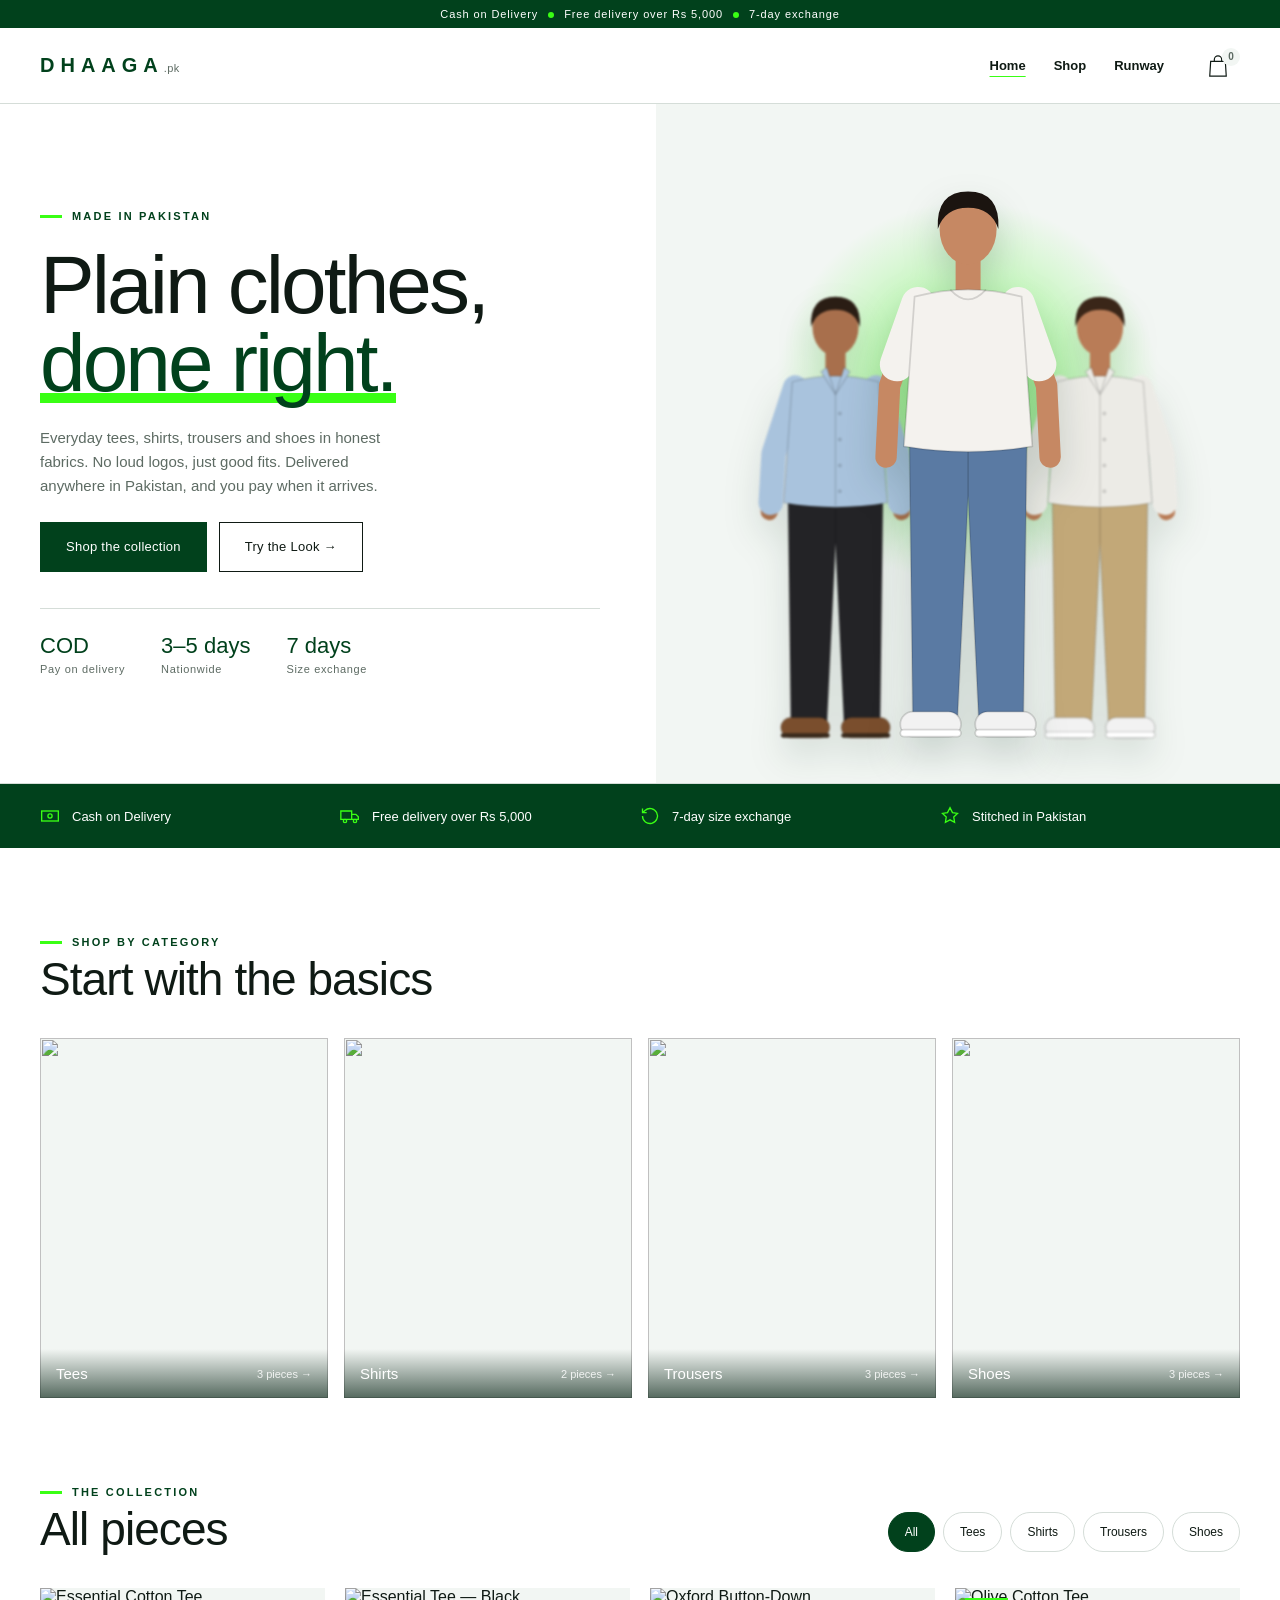
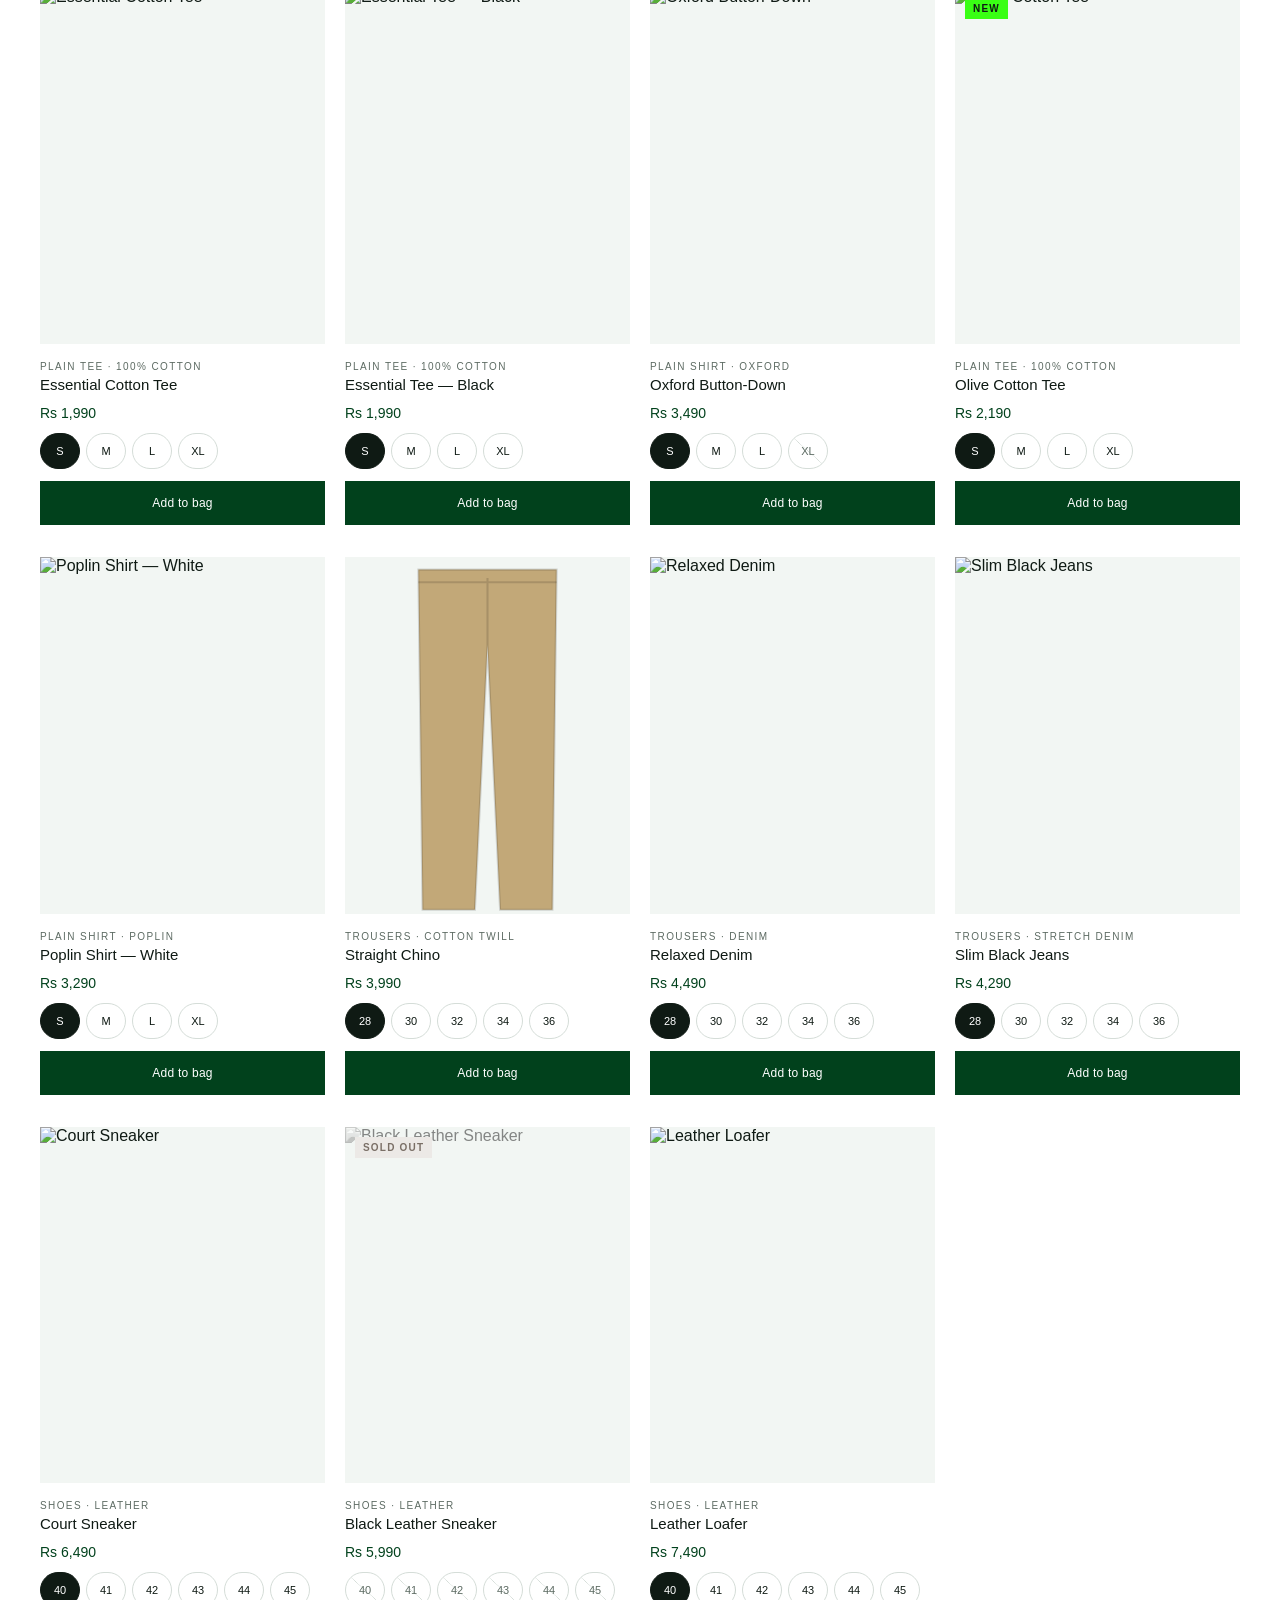
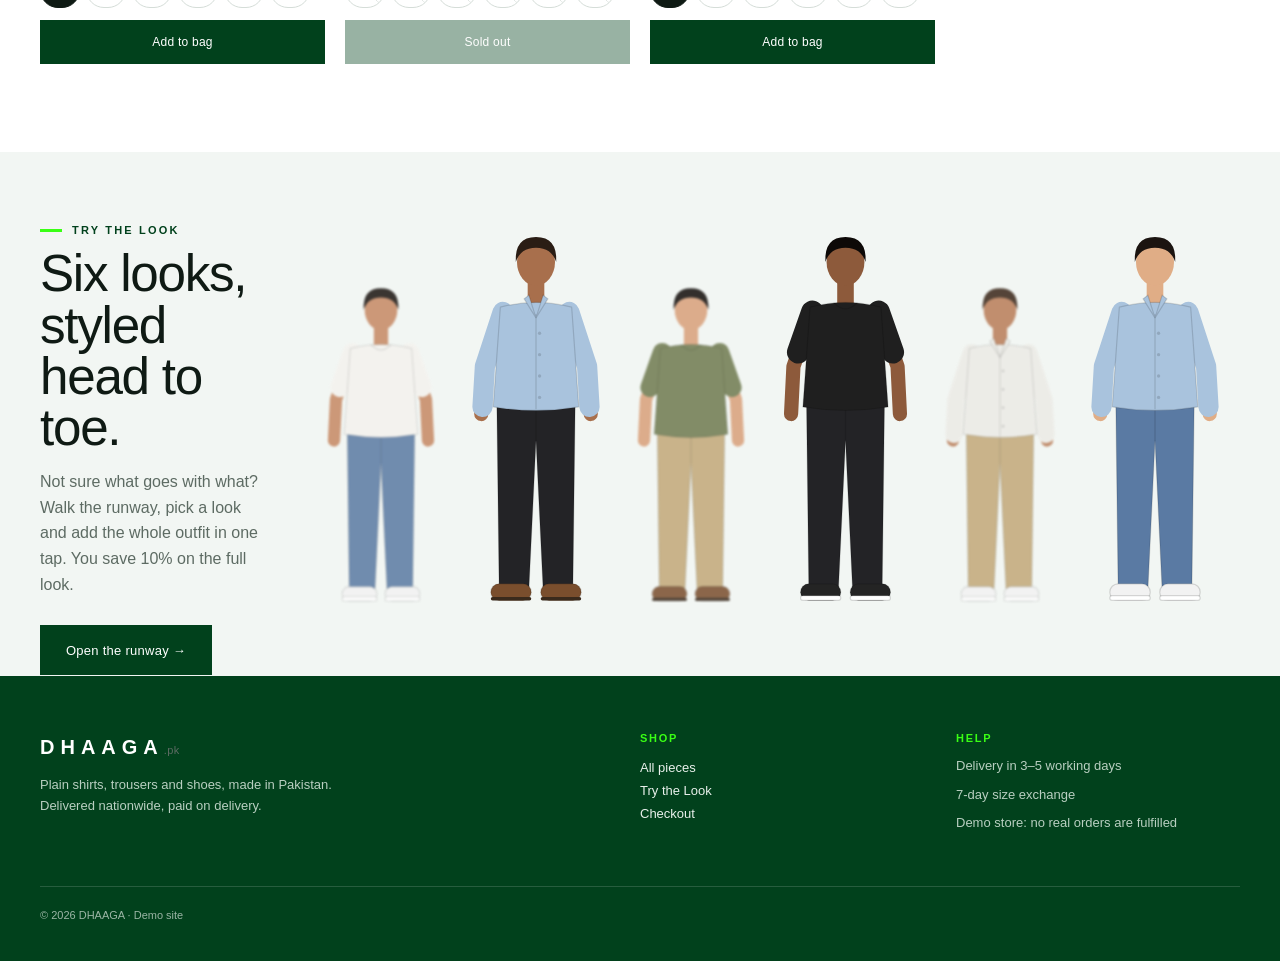
==== index.html @ 171ba32a "DHAAGA demo store: home, runway, COD checkout, admin stock and orders" ====
<!doctype html>
<html lang="en">
<head>
<meta charset="utf-8">
<meta name="viewport" content="width=device-width,initial-scale=1">
<meta name="theme-color" content="#01411C">
<title>DHAAGA — Plain clothes, made in Pakistan</title>
<meta name="description" content="Plain shirts, trousers and shoes, made in Pakistan. Cash on Delivery nationwide, free delivery over Rs 5,000.">
<link rel="stylesheet" href="site.css">
<style>
/* hero */
.hero{display:grid;grid-template-columns:1.05fr 1fr;min-height:min(680px,calc(100svh - 110px));border-bottom:1px solid var(--line)}
.hero__copy{display:flex;flex-direction:column;justify-content:center;gap:24px;padding:64px 56px 64px max(40px,calc((100vw - 1280px)/2 + 40px))}
.eyebrow{font-size:11px;letter-spacing:.2em;text-transform:uppercase;color:var(--green);font-weight:600;display:flex;align-items:center;gap:10px}
.eyebrow::before{content:"";width:22px;height:3px;background:var(--neon)}
.hero h1{position:relative;z-index:0;margin:0;font-weight:400;font-size:clamp(44px,6.4vw,92px);line-height:.95;letter-spacing:-.035em}
.hero h1 em{font-style:normal;color:var(--green);position:relative;white-space:nowrap}
.hero h1 em::after{content:"";position:absolute;left:0;right:0;bottom:.06em;height:.12em;background:var(--neon);z-index:-1}
.hero p{margin:0;max-width:44ch;font-size:15px;line-height:1.6;color:var(--muted)}
.hero__ctas{display:flex;gap:12px;flex-wrap:wrap}
.hero__stats{display:flex;gap:36px;margin-top:12px;padding-top:24px;border-top:1px solid var(--line)}
.hero__stats b{display:block;font-size:22px;font-weight:500;color:var(--green)}
.hero__stats span{font-size:11px;color:var(--muted);letter-spacing:.06em}
.hero__art{position:relative;background:var(--soft);overflow:hidden;display:flex;align-items:flex-end;justify-content:center;isolation:isolate}
.hero__art::before{content:"";position:absolute;width:62%;aspect-ratio:1;border-radius:50%;left:19%;top:14%;z-index:-1;
  background:radial-gradient(circle,color-mix(in srgb,var(--neon) 55%,transparent),color-mix(in srgb,var(--neon) 0%,transparent) 70%)}
.hero__art img{position:absolute;bottom:6%;height:78%;width:auto;filter:drop-shadow(0 18px 18px rgb(1 40 20/.18));animation:rise 1.4s var(--ease) backwards}
.hero__art img:nth-child(1){left:50%;transform:translateX(-50%);height:84%;z-index:2;animation-delay:.15s}
.hero__art img:nth-child(2){left:8%;height:68%;filter:blur(1.2px) drop-shadow(0 18px 18px rgb(1 40 20/.12));animation-delay:.3s}
.hero__art img:nth-child(3){right:8%;height:68%;filter:blur(1.2px) drop-shadow(0 18px 18px rgb(1 40 20/.12));animation-delay:.4s}
.hero__tag{position:absolute;top:24px;right:24px;z-index:3}
@keyframes rise{from{opacity:0;translate:0 40px}}

/* promise strip */
.strip{background:var(--green);color:#fff}
.strip .wrap{display:grid;grid-template-columns:repeat(4,1fr)}
.strip div div{padding:22px 0;font-size:13px;display:flex;align-items:center;gap:12px}
.strip svg{flex:0 0 auto;color:var(--neon)}

/* sections */
.sec{padding:88px 0}
.sec__head{display:flex;justify-content:space-between;align-items:flex-end;gap:24px;margin-bottom:36px;flex-wrap:wrap}
.sec__head h2{margin:8px 0 0;font-weight:400;font-size:clamp(30px,3.6vw,46px);letter-spacing:-.02em;line-height:1}

/* categories */
.cats{display:grid;grid-template-columns:repeat(4,1fr);gap:16px}
.cat{position:relative;display:block;aspect-ratio:4/5;overflow:hidden;background:var(--soft);border:0;padding:0;cursor:pointer;text-align:left}
.cat img{width:100%;height:100%;object-fit:cover;transition:transform 1.2s var(--ease)}
.cat:hover img{transform:scale(1.06)}
.cat span{position:absolute;left:0;bottom:0;right:0;padding:16px;display:flex;justify-content:space-between;align-items:center;background:linear-gradient(transparent,rgb(1 30 15/.65));color:#fff;font-size:15px}
.cat span b{font-weight:500}
.cat span i{font-style:normal;font-size:11px;opacity:.85}

/* shop grid */
.filters{display:flex;gap:8px;flex-wrap:wrap}
.filters button{min-height:40px;padding:0 16px;border:1px solid var(--line);border-radius:30px;background:#fff;font-size:12px;cursor:pointer;transition:border-color .3s,background .3s}
.filters button:hover{border-color:var(--ink)}
.filters button[aria-pressed="true"]{background:var(--green);border-color:var(--green);color:#fff}
.grid{display:grid;grid-template-columns:repeat(4,1fr);gap:32px 20px}
.card{display:flex;flex-direction:column;gap:12px;animation:rise .9s var(--ease) backwards}
.card__media{position:relative;aspect-ratio:4/5;overflow:hidden;background:var(--soft)}
.card__media img{width:100%;height:100%;object-fit:cover;transition:transform 1.2s var(--ease)}
.card:hover .card__media img{transform:scale(1.05)}
.card__media .chip{position:absolute;top:10px;left:10px}
.card.is-out .card__media img{filter:grayscale(1);opacity:.5}
.card__cat{font-size:10px;letter-spacing:.14em;text-transform:uppercase;color:var(--muted)}
.card h3{margin:2px 0 0;font-size:15px;font-weight:500}
.card__price{font-size:14px;color:var(--green);font-weight:500}
.sizes{display:flex;flex-wrap:wrap;gap:6px}
.sizes label{position:relative}
.sizes input{position:absolute;inset:0;opacity:0;margin:0;cursor:pointer}
.sizes span{display:inline-flex;align-items:center;justify-content:center;min-width:40px;min-height:36px;padding:0 10px;border:1px solid var(--line);border-radius:30px;font-size:11px;transition:background .25s,border-color .25s,color .25s}
.sizes label:hover span{border-color:var(--ink)}
.sizes input:checked+span{background:var(--ink);border-color:var(--ink);color:#fff}
.sizes input:focus-visible+span{outline:2px solid var(--green);outline-offset:2px}
.sizes input:disabled{cursor:default}
.sizes input:disabled+span{color:var(--muted);background:linear-gradient(to top right,transparent calc(50% - .5px),var(--line) 50%,transparent calc(50% + .5px))}
.card .btn{min-height:44px;font-size:12px}

/* runway promo */
.promo{background:var(--soft);overflow:hidden}
.promo .wrap{display:grid;grid-template-columns:1fr 1.3fr;gap:40px;align-items:center;padding-top:72px;padding-bottom:0}
.promo h2{margin:12px 0 16px;font-weight:400;font-size:clamp(32px,4vw,54px);letter-spacing:-.025em;line-height:1}
.promo p{color:var(--muted);line-height:1.6;max-width:40ch;margin:0 0 28px}
.promo__line{display:flex;align-items:flex-end;justify-content:center;height:380px;padding-bottom:0;margin-bottom:72px}
.promo__line img{height:100%;width:auto;margin:0 -22px}
.promo__line img:nth-child(odd){height:86%;filter:blur(.8px);opacity:.85}

@media (max-width:1099px){
  .grid{grid-template-columns:repeat(3,1fr)}
  .hero__copy{padding:48px 32px}
}
@media (max-width:749px){
  .hero{grid-template-columns:1fr;min-height:0}
  .hero__copy{padding:40px 20px 32px;gap:18px}
  .hero__art{height:380px;order:-1}
  .hero__stats{gap:24px}
  .strip .wrap{grid-template-columns:1fr 1fr;column-gap:16px}
  .strip div div{padding:14px 0;font-size:12px}
  .sec{padding:56px 0}
  .sec__head{margin-bottom:24px}
  .cats{grid-template-columns:1fr 1fr;gap:10px}
  .grid{grid-template-columns:1fr 1fr;gap:28px 12px}
  .card h3{font-size:13px}
  .sizes span{min-width:34px;min-height:34px;padding:0 8px}
  .filters{overflow-x:auto;flex-wrap:nowrap;margin:0 -20px;padding:0 20px;scrollbar-width:none;width:calc(100% + 40px)}
  .filters button{flex:0 0 auto}
  .promo .wrap{grid-template-columns:1fr;padding-top:48px}
  .promo__line{height:260px;margin-bottom:0}
  .promo__line img{margin:0 -18px}
}
</style>
</head>
<body>
<div id="site-top"></div>

<main>
  <section class="hero">
    <div class="hero__copy">
      <span class="eyebrow">Made in Pakistan</span>
      <h1>Plain clothes,<br><em>done right.</em></h1>
      <p>Everyday tees, shirts, trousers and shoes in honest fabrics. No loud logos, just good fits. Delivered anywhere in Pakistan, and you pay when it arrives.</p>
      <div class="hero__ctas">
        <a class="btn" href="#shop">Shop the collection</a>
        <a class="btn btn--ghost" href="runway.html">Try the Look →</a>
      </div>
      <div class="hero__stats">
        <div><b>COD</b><span>Pay on delivery</span></div>
        <div><b>3–5 days</b><span>Nationwide</span></div>
        <div><b>7 days</b><span>Size exchange</span></div>
      </div>
    </div>
    <div class="hero__art" aria-hidden="true"></div>
  </section>

  <section class="strip" aria-label="Our promises">
    <div class="wrap">
      <div><svg width="20" height="20" viewBox="0 0 24 24" fill="none" stroke="currentColor" stroke-width="1.6"><rect x="2" y="6" width="20" height="12"/><circle cx="12" cy="12" r="2.5"/></svg>Cash on Delivery</div>
      <div><svg width="20" height="20" viewBox="0 0 24 24" fill="none" stroke="currentColor" stroke-width="1.6"><path d="M1 6h13v10H1zM14 10h5l3 3v3h-8"/><circle cx="6" cy="18" r="2"/><circle cx="18" cy="18" r="2"/></svg>Free delivery over Rs 5,000</div>
      <div><svg width="20" height="20" viewBox="0 0 24 24" fill="none" stroke="currentColor" stroke-width="1.6"><path d="M3 12a9 9 0 1 0 3-6.7L3 8M3 3v5h5"/></svg>7-day size exchange</div>
      <div><svg width="20" height="20" viewBox="0 0 24 24" fill="none" stroke="currentColor" stroke-width="1.6"><path d="M12 2l3 6 6 .9-4.5 4.3 1 6.3L12 16.6 6.5 19.5l1-6.3L3 8.9 9 8z"/></svg>Stitched in Pakistan</div>
    </div>
  </section>

  <section class="sec" aria-labelledby="cats-title">
    <div class="wrap">
      <div class="sec__head"><div><span class="eyebrow">Shop by category</span><h2 id="cats-title">Start with the basics</h2></div></div>
      <div class="cats"></div>
    </div>
  </section>

  <section class="sec" id="shop" aria-labelledby="shop-title" style="padding-top:0">
    <div class="wrap">
      <div class="sec__head">
        <div><span class="eyebrow">The collection</span><h2 id="shop-title">All pieces</h2></div>
        <div class="filters" role="group" aria-label="Filter by category"></div>
      </div>
      <div class="grid"></div>
    </div>
  </section>

  <section class="promo" aria-labelledby="promo-title">
    <div class="wrap">
      <div>
        <span class="eyebrow">Try the Look</span>
        <h2 id="promo-title">Six looks, styled head to toe.</h2>
        <p>Not sure what goes with what? Walk the runway, pick a look and add the whole outfit in one tap. You save 10% on the full look.</p>
        <a class="btn" href="runway.html">Open the runway →</a>
      </div>
      <div class="promo__line" aria-hidden="true"></div>
    </div>
  </section>
</main>

<div id="site-foot"></div>

<script src="store.js"></script>
<script>
(() => {
'use strict';
const {P, LOOKS, fmt, esc} = Store;
const $ = (s, r = document) => r.querySelector(s);
Store.mountChrome('home');

$('.hero__art').innerHTML = [0, 1, 4].map(i => `<img src="${LOOKS[i].img}" alt="">`).join('');
$('.promo__line').innerHTML = LOOKS.map(L => `<img src="${L.img}" alt="">`).join('');

const GROUPS = ['Tees', 'Shirts', 'Trousers', 'Shoes'], all = Object.values(P);
$('.cats').innerHTML = GROUPS.map(g => { const items = all.filter(p => p.group === g), cover = items.find(p => !p.img.startsWith('data:')) || items[0];
  return `<button class="cat" data-filter="${g}"><img src="${cover.img}" alt="" loading="lazy"><span><b>${g}</b><i>${items.length} pieces →</i></span></button>`; }).join('');
$('.filters').innerHTML = ['All', ...GROUPS].map(g => `<button data-filter="${g}" aria-pressed="${g === 'All'}">${g}</button>`).join('');

let filter = 'All';
const picked = {}; // pid -> chosen size, survives re-renders
function renderGrid() {
  const list = all.filter(p => filter === 'All' || p.group === filter);
  $('.grid').innerHTML = list.map((p, i) => {
    const out = !Store.available(p.id), inStock = s => Store.qty(p.id, s) > 0;
    if (!picked[p.id] || !inStock(picked[p.id])) picked[p.id] = p.sizes.find(inStock);
    const badge = out ? '<span class="chip chip--out">Sold out</span>' : p.isNew ? '<span class="chip chip--neon">New</span>' : '';
    return `<article class="card${out ? ' is-out' : ''}" data-pid="${p.id}" style="animation-delay:${Math.min(i, 8) * 50}ms">
      <div class="card__media"><img src="${p.img}" alt="${esc(p.name)}" loading="lazy">${badge}</div>
      <div><span class="card__cat">${esc(p.cat)}</span><h3>${esc(p.name)}</h3></div>
      <span class="card__price">${fmt(p.price)}</span>
      <fieldset class="sizes" style="border:0;padding:0;margin:0"><legend class="sr">${p.legend} for ${esc(p.name)}</legend>${p.sizes.map(s =>
        `<label><input type="radio" name="s-${p.id}" value="${s}"${s === picked[p.id] ? ' checked' : ''}${inStock(s) ? '' : ' disabled'}><span>${s}</span></label>`).join('')}</fieldset>
      <button class="btn" data-add${out ? ' disabled' : ''}>${out ? 'Sold out' : 'Add to bag'}</button></article>`;
  }).join('');
}
function setFilter(g, scroll) {
  filter = g; document.querySelectorAll('.filters button').forEach(b => b.setAttribute('aria-pressed', b.dataset.filter === g));
  renderGrid(); if (scroll) $('#shop').scrollIntoView({behavior: matchMedia('(prefers-reduced-motion: reduce)').matches ? 'auto' : 'smooth'});
}
document.addEventListener('click', e => {
  const f = e.target.closest('[data-filter]'); if (f) return setFilter(f.dataset.filter, f.classList.contains('cat'));
  const add = e.target.closest('[data-add]'); if (!add) return;
  const pid = add.closest('.card').dataset.pid, size = picked[pid];
  if (!size) return;
  const failed = Store.addToBag([{pid, size}]);
  Store.toast(failed.length ? `Sorry, no more ${P[pid].name} in ${size}` : `${P[pid].name} (${size}) added to your bag`);
});
document.addEventListener('change', e => { const c = e.target.closest('.card'); if (c && e.target.name) picked[c.dataset.pid] = e.target.value; });
addEventListener('storage', renderGrid); // stock edited in admin (another tab)
renderGrid();
})();
</script>
</body>
</html>
---- site.css ----
/* DHAAGA shared theme: white base, Pakistan green for weight, neon green only as a small accent */
*{box-sizing:border-box}
:root{color-scheme:light;
  --ink:#0f1a14;--muted:#5d6b63;--line:#d5ddd8;--soft:#f2f6f3;
  --green:#01411C;--neon:#39FF14;
  --text:var(--ink);--accent:var(--green);
  --ease:cubic-bezier(.16,1,.3,1);--spring:cubic-bezier(.34,1.56,.64,1);--sheet:cubic-bezier(.32,.72,0,1);--bounce:cubic-bezier(.2,1.6,.4,1)}
html,body{margin:0;padding:0;max-width:100%;font-family:Helvetica,Arial,sans-serif;color:var(--ink);background:#fff}
body{overflow-x:hidden}
button,input,select,textarea{font:inherit;color:inherit}
a{color:inherit;text-decoration:none}
button,a{-webkit-tap-highlight-color:transparent}
button:focus-visible,a:focus-visible,input:focus-visible,select:focus-visible,textarea:focus-visible{outline:2px solid var(--green);outline-offset:3px}
[hidden]{display:none!important}
.wrap{max-width:1280px;margin:0 auto;padding:0 40px}
.sr{position:absolute;width:1px;height:1px;overflow:hidden;clip:rect(0,0,0,0);white-space:nowrap}

/* buttons */
.btn{display:inline-flex;align-items:center;justify-content:center;gap:10px;min-height:50px;padding:0 26px;border:0;border-radius:0;background:var(--green);color:#fff;
  font-size:13px;font-weight:500;letter-spacing:.02em;cursor:pointer;transition:transform .45s var(--ease),box-shadow .45s var(--ease),background .3s}
.btn:hover{transform:translateY(-2px);box-shadow:inset 0 -3px 0 var(--neon),0 14px 28px -18px var(--green)}
.btn:active{transform:scale(.985)}
.btn--ghost{background:transparent;color:var(--ink);box-shadow:inset 0 0 0 1px var(--ink)}
.btn--ghost:hover{box-shadow:inset 0 0 0 1px var(--ink),inset 0 -3px 0 var(--neon)}
.btn--block{width:100%}
.btn:disabled{opacity:.4;cursor:default;transform:none;box-shadow:none}

/* header */
.topbar{background:var(--green);color:#fff;font-size:11px;letter-spacing:.08em;text-align:center;padding:8px 16px}
.topbar i{display:inline-block;width:6px;height:6px;border-radius:50%;background:var(--neon);margin:0 10px;vertical-align:middle}
.site-header{height:76px;padding:0 40px;display:flex;align-items:center;gap:32px;border-bottom:1px solid var(--line);background:#fff;position:relative;z-index:50}
.brand{margin-right:auto;font-weight:700;font-size:20px;letter-spacing:.3em;color:var(--green)}
.brand small{font-weight:400;letter-spacing:.04em;color:var(--muted);font-size:11px}
.site-header nav{display:flex;gap:28px;font-size:13px;font-weight:600}
.site-header nav a{padding:12px 0;text-underline-offset:6px;text-decoration-thickness:3px}
.site-header nav a:hover{text-decoration:underline;text-decoration-color:var(--line)}
.site-header nav a[aria-current]{text-decoration:underline;text-decoration-color:var(--neon)}
#open-bag{position:relative;display:flex;align-items:center;justify-content:center;background:none;border:0;min-width:44px;min-height:44px;cursor:pointer}
#open-bag [data-cart-count]{position:absolute;top:4px;right:0;min-width:18px;height:18px;padding:0 5px;border-radius:9px;background:var(--neon);color:var(--ink);font-size:10px;font-weight:700;display:grid;place-items:center}
#open-bag [data-cart-count="0"]{background:var(--soft);color:var(--muted)}

/* footer */
.site-foot{background:var(--green);color:#e8f0eb;padding:56px 0 28px;font-size:13px}
.site-foot .wrap{display:grid;grid-template-columns:2fr 1fr 1fr;gap:32px}
.site-foot .brand{color:#fff;display:inline-block;margin-bottom:12px}
.site-foot p{margin:0 0 8px;line-height:1.6;color:#b9cfc1}
.site-foot h4{margin:0 0 12px;font-size:11px;letter-spacing:.16em;text-transform:uppercase;color:var(--neon);font-weight:600}
.site-foot a{display:block;padding:4px 0}
.site-foot a:hover{text-decoration:underline}
.site-foot .legal{grid-column:1/-1;border-top:1px solid rgb(255 255 255/.15);padding-top:20px;margin-top:12px;font-size:11px;color:#9bb5a5}

/* bag dialog */
#bag-dialog{border:0;background:#fff;color:var(--ink);padding:24px;width:min(560px,100vw - 32px);max-height:85dvh;overflow:auto;border-top:4px solid var(--neon)}
#bag-dialog::backdrop{background:rgb(1 25 12/.45);backdrop-filter:blur(4px)}
.bag-heading{display:flex;justify-content:space-between;align-items:center;gap:20px}
.bag-heading h2{margin:0;font-size:25px;font-weight:400}
#close-bag{font-size:28px;width:44px;height:44px;border:0;background:none;cursor:pointer}
.bag-note{font-size:12px;color:var(--muted);line-height:1.5}
.bag-row{display:grid;grid-template-columns:60px 1fr auto;gap:16px;align-items:center;padding:16px 0;border-bottom:1px solid var(--line)}
.bag-row img{width:60px;height:75px;object-fit:cover;background:var(--soft)}
.bag-row h3{margin:0 0 6px;font-size:14px;font-weight:500}
.bag-row p{margin:0;font-size:12px;color:var(--muted)}
.qty{display:inline-flex;align-items:center;border:1px solid var(--line);margin-top:8px}
.qty button{width:32px;height:32px;border:0;background:none;cursor:pointer;font-size:16px}
.qty button:disabled{opacity:.3;cursor:default}
.qty span{min-width:24px;text-align:center;font-size:12px}
.bag-remove{font-size:20px;padding:12px;border:0;background:none;cursor:pointer;color:var(--muted)}
.bag-sum{display:flex;justify-content:space-between;font-size:13px;padding:6px 0;margin:0}
.bag-sum.total{font-size:16px;font-weight:600;padding-top:12px}
#bag-dialog .btn{margin-top:16px}

/* toast */
#bag-status{position:fixed;bottom:24px;left:50%;transform:translateX(-50%);background:var(--green);color:#fff;padding:12px 20px;font-size:12px;z-index:2147483002;
  opacity:0;transition:opacity .25s;pointer-events:none;box-shadow:inset 3px 0 0 var(--neon);max-width:calc(100vw - 32px)}
#bag-status.is-on{opacity:1}

/* forms */
.field{display:flex;flex-direction:column;gap:6px;margin-bottom:16px}
.field label{font-size:11px;letter-spacing:.12em;text-transform:uppercase;color:var(--muted)}
.field input,.field select,.field textarea{width:100%;min-height:48px;padding:12px 14px;border:1px solid var(--line);border-radius:0;background:#fff;font-size:15px}
.field textarea{min-height:90px;resize:vertical}
.field input:focus,.field select:focus,.field textarea:focus{border-color:var(--green);outline:0;box-shadow:inset 0 -2px 0 var(--neon)}
.field .err{font-size:12px;color:#b3261e;min-height:0}
.field.is-bad input,.field.is-bad select,.field.is-bad textarea{border-color:#b3261e}

/* chips */
.chip{display:inline-flex;align-items:center;gap:6px;font-size:10px;font-weight:600;letter-spacing:.12em;text-transform:uppercase;padding:5px 8px;background:var(--soft);color:var(--ink)}
.chip--neon{background:var(--neon);color:var(--ink)}
.chip--green{background:var(--green);color:#fff}
.chip--out{background:#ece9e6;color:#7a6f66}

@media (max-width:749px){
  .wrap{padding:0 20px}
  .site-header{height:60px;padding:0 20px;gap:18px}
  .brand{font-size:16px;letter-spacing:.24em}
  .site-header nav{gap:14px;font-size:11px}
  .site-header nav a.nav-hide{display:none}
  .topbar i{margin:0 6px}
  .site-foot .wrap{grid-template-columns:1fr 1fr}
  .site-foot .wrap>div:first-child{grid-column:1/-1}
}
@media (prefers-reduced-motion:reduce){*,*::before,*::after{animation:none!important;transition:none!important;scroll-behavior:auto!important}}
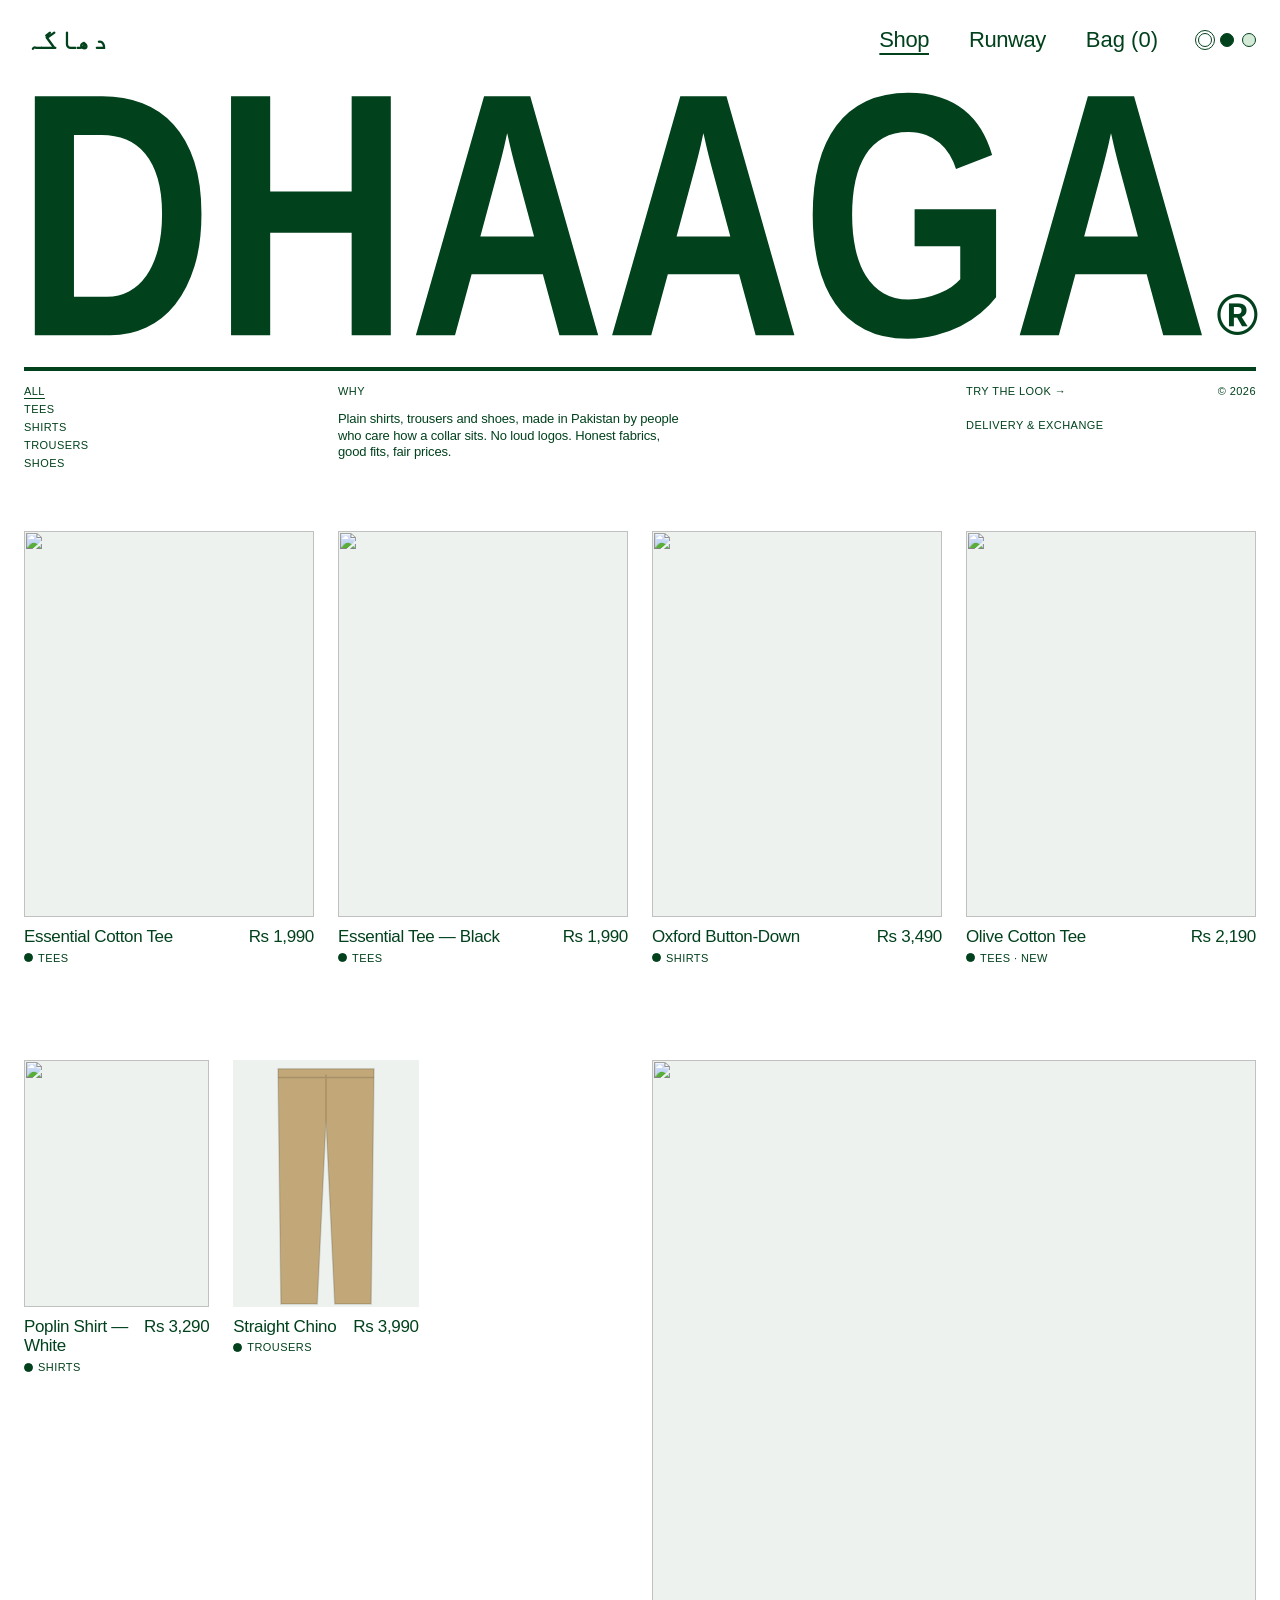
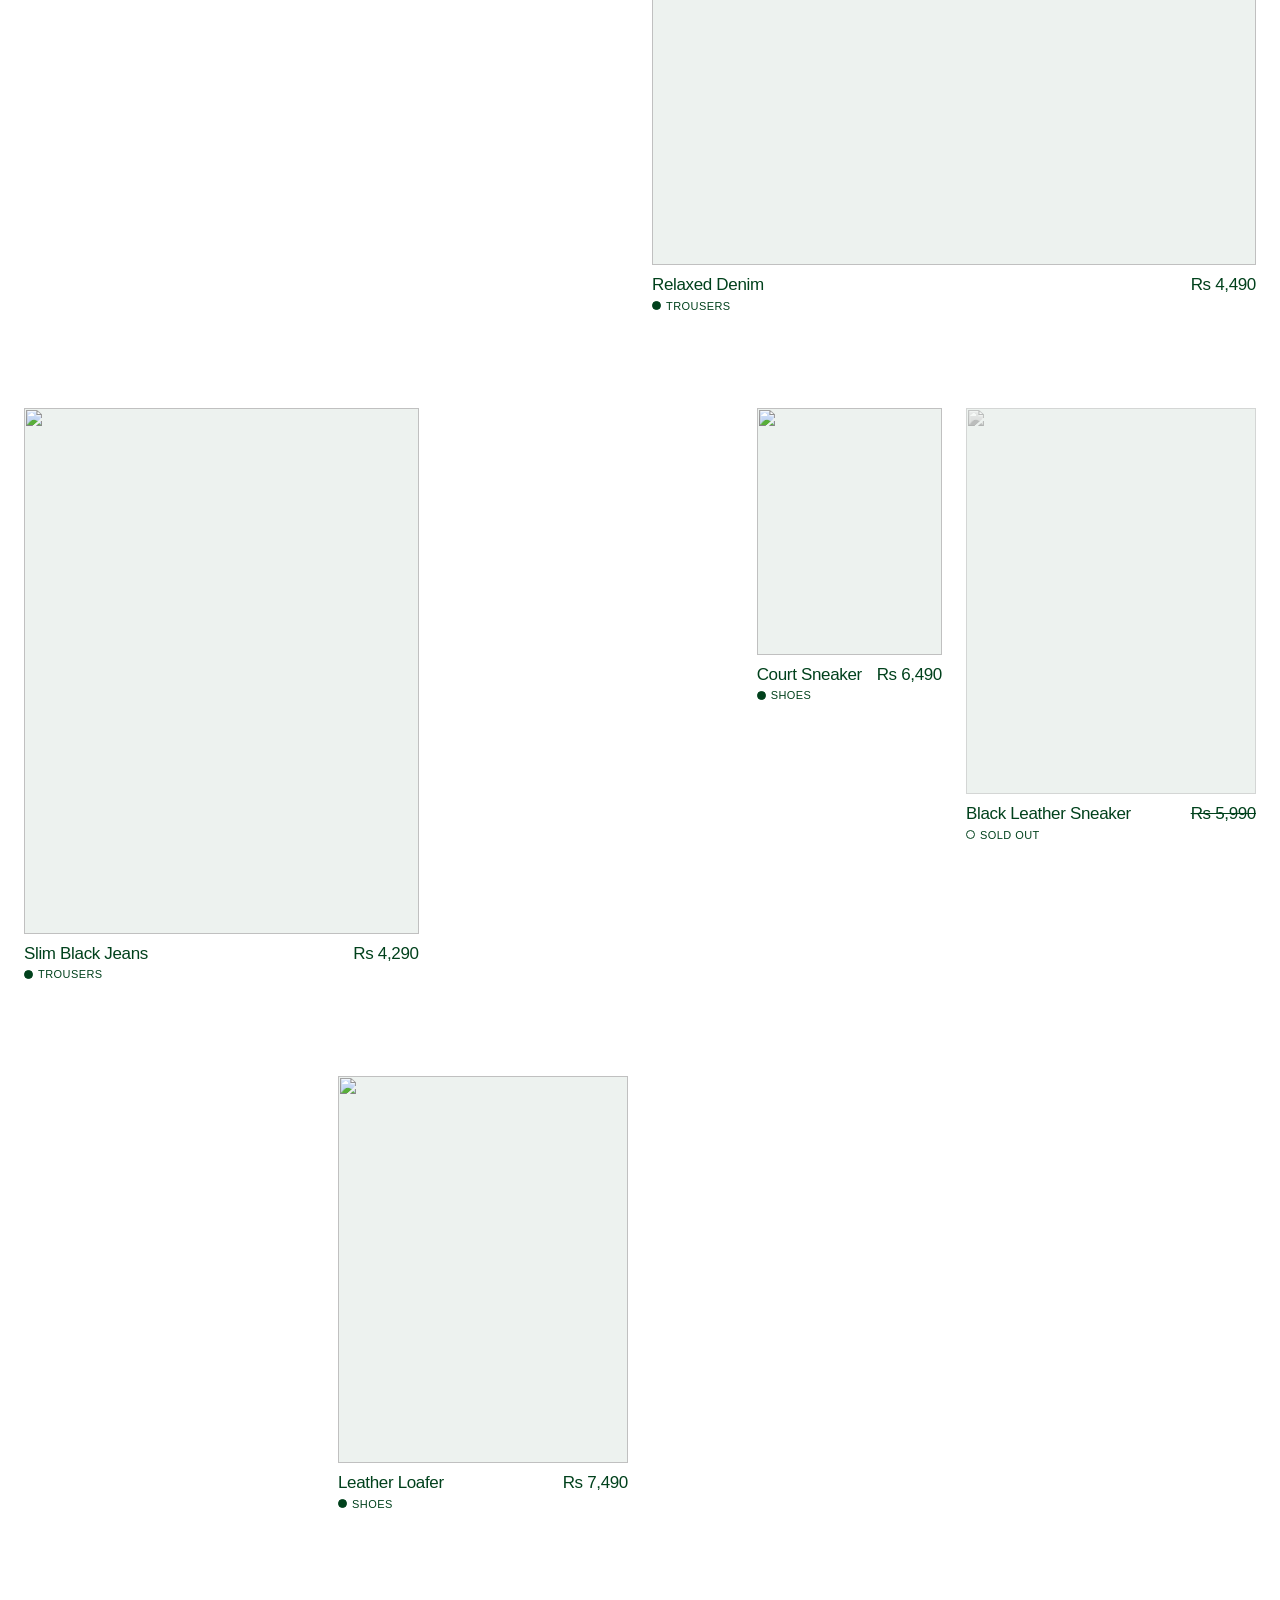
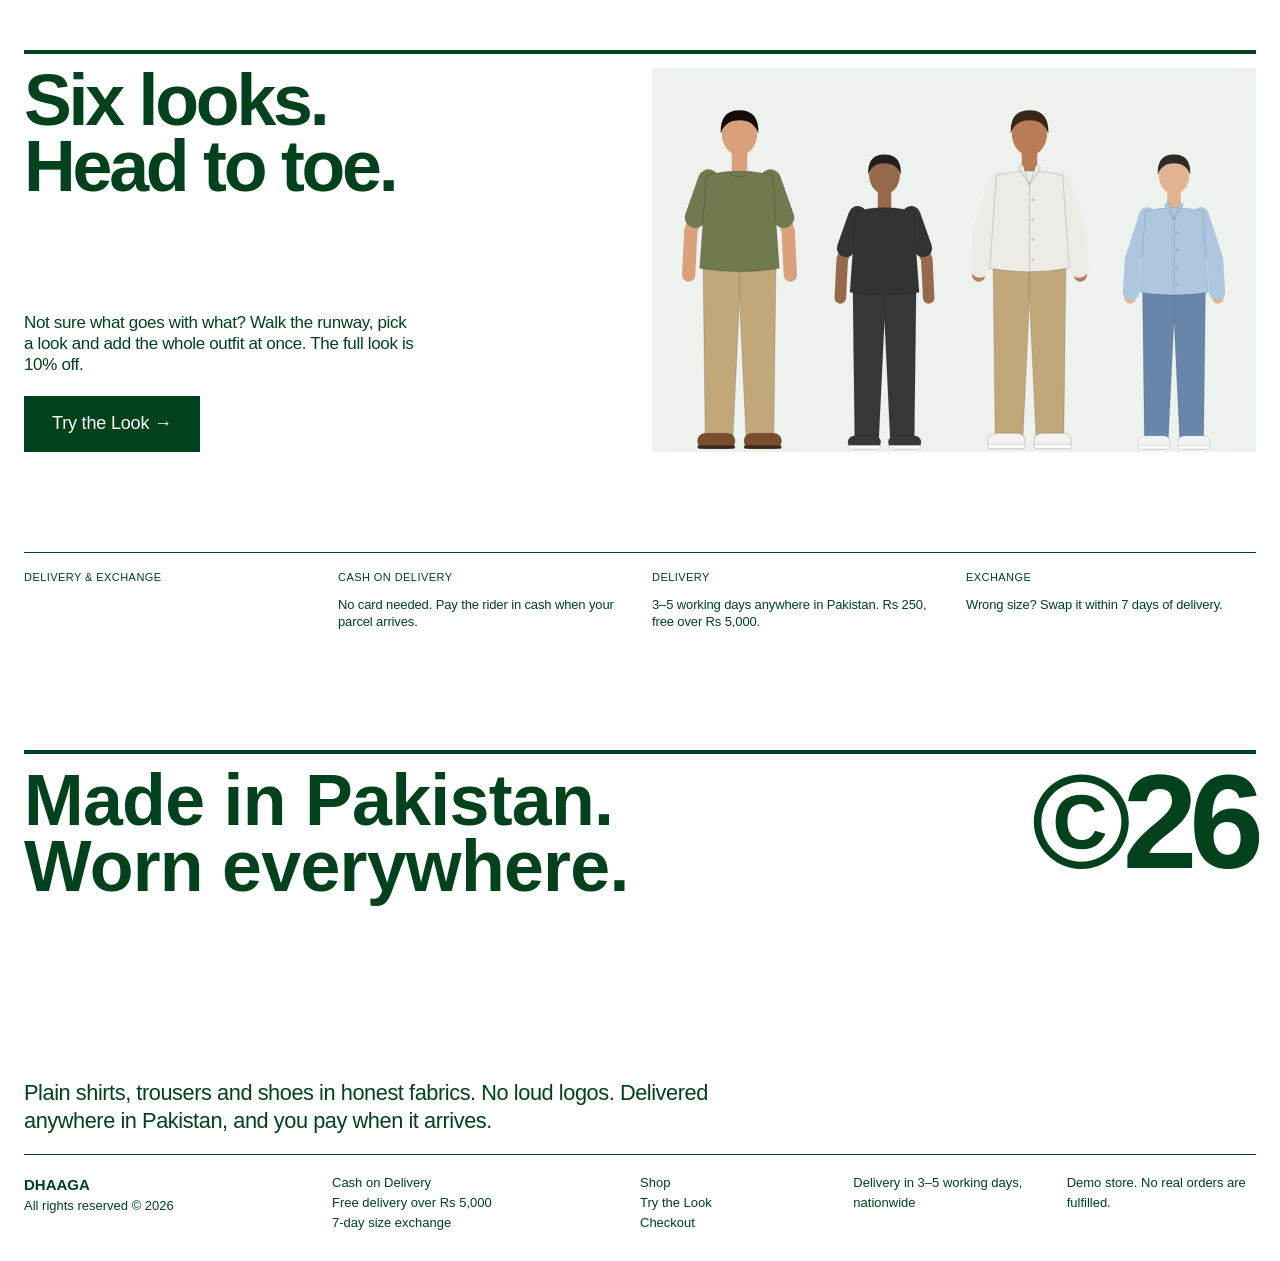
==== commit 6a9f4386: "Redesign store in editorial style: wordmark home, product pages, green/white themes - Home: giant DH" ====
--- a/index.html
+++ b/index.html
@@ -3,171 +3,113 @@
 <head>
 <meta charset="utf-8">
 <meta name="viewport" content="width=device-width,initial-scale=1">
-<meta name="theme-color" content="#01411C">
-<title>DHAAGA — Plain clothes, made in Pakistan</title>
+<title>DHAAGA® — Plain clothes, made in Pakistan</title>
 <meta name="description" content="Plain shirts, trousers and shoes, made in Pakistan. Cash on Delivery nationwide, free delivery over Rs 5,000.">
+<script>try{document.documentElement.dataset.theme=localStorage.getItem('dhaaga-theme')||'white'}catch(e){}</script>
 <link rel="stylesheet" href="site.css">
 <style>
-/* hero */
-.hero{display:grid;grid-template-columns:1.05fr 1fr;min-height:min(680px,calc(100svh - 110px));border-bottom:1px solid var(--line)}
-.hero__copy{display:flex;flex-direction:column;justify-content:center;gap:24px;padding:64px 56px 64px max(40px,calc((100vw - 1280px)/2 + 40px))}
-.eyebrow{font-size:11px;letter-spacing:.2em;text-transform:uppercase;color:var(--green);font-weight:600;display:flex;align-items:center;gap:10px}
-.eyebrow::before{content:"";width:22px;height:3px;background:var(--neon)}
-.hero h1{position:relative;z-index:0;margin:0;font-weight:400;font-size:clamp(44px,6.4vw,92px);line-height:.95;letter-spacing:-.035em}
-.hero h1 em{font-style:normal;color:var(--green);position:relative;white-space:nowrap}
-.hero h1 em::after{content:"";position:absolute;left:0;right:0;bottom:.06em;height:.12em;background:var(--neon);z-index:-1}
-.hero p{margin:0;max-width:44ch;font-size:15px;line-height:1.6;color:var(--muted)}
-.hero__ctas{display:flex;gap:12px;flex-wrap:wrap}
-.hero__stats{display:flex;gap:36px;margin-top:12px;padding-top:24px;border-top:1px solid var(--line)}
-.hero__stats b{display:block;font-size:22px;font-weight:500;color:var(--green)}
-.hero__stats span{font-size:11px;color:var(--muted);letter-spacing:.06em}
-.hero__art{position:relative;background:var(--soft);overflow:hidden;display:flex;align-items:flex-end;justify-content:center;isolation:isolate}
-.hero__art::before{content:"";position:absolute;width:62%;aspect-ratio:1;border-radius:50%;left:19%;top:14%;z-index:-1;
-  background:radial-gradient(circle,color-mix(in srgb,var(--neon) 55%,transparent),color-mix(in srgb,var(--neon) 0%,transparent) 70%)}
-.hero__art img{position:absolute;bottom:6%;height:78%;width:auto;filter:drop-shadow(0 18px 18px rgb(1 40 20/.18));animation:rise 1.4s var(--ease) backwards}
-.hero__art img:nth-child(1){left:50%;transform:translateX(-50%);height:84%;z-index:2;animation-delay:.15s}
-.hero__art img:nth-child(2){left:8%;height:68%;filter:blur(1.2px) drop-shadow(0 18px 18px rgb(1 40 20/.12));animation-delay:.3s}
-.hero__art img:nth-child(3){right:8%;height:68%;filter:blur(1.2px) drop-shadow(0 18px 18px rgb(1 40 20/.12));animation-delay:.4s}
-.hero__tag{position:absolute;top:24px;right:24px;z-index:3}
-@keyframes rise{from{opacity:0;translate:0 40px}}
+/* giant wordmark */
+.mark{display:block;width:100%;padding:0 var(--gut);margin-top:4px}
+.mark svg{display:block;width:100%;height:auto;fill:currentColor;overflow:visible}
+.mark text{font-family:"Helvetica Neue",Helvetica,Arial,sans-serif;font-weight:700}
+.reveal{animation:up 1.1s var(--ease) backwards}
+@keyframes up{from{opacity:0;transform:translateY(28px)}}
 
-/* promise strip */
-.strip{background:var(--green);color:#fff}
-.strip .wrap{display:grid;grid-template-columns:repeat(4,1fr)}
-.strip div div{padding:22px 0;font-size:13px;display:flex;align-items:center;gap:12px}
-.strip svg{flex:0 0 auto;color:var(--neon)}
+/* info row */
+.info{display:grid;grid-template-columns:repeat(12,1fr);gap:0 var(--gut);padding:18px var(--gut) 0;margin-top:14px;position:relative}
+.info::before{content:"";position:absolute;left:var(--gut);right:var(--gut);top:0;height:4px;background:var(--ink)}
+.info>*{grid-column:span 3}
+.info .why{grid-column:4/10}
+.info .links{grid-column:10/12}
+.info .year{grid-column:12/13;text-align:right}
+.info p{margin:14px 0 0;font-size:13px;line-height:1.3;max-width:27em;letter-spacing:-.01em}
+.info a,.info button{display:block;background:none;border:0;padding:0;margin:0 0 6px;cursor:pointer;text-align:left}
+.info a:hover,.info button:hover,.info button[aria-pressed="true"]{text-decoration:underline;text-underline-offset:3px}
+.info .links a+a{margin-top:22px}
 
-/* sections */
-.sec{padding:88px 0}
-.sec__head{display:flex;justify-content:space-between;align-items:flex-end;gap:24px;margin-bottom:36px;flex-wrap:wrap}
-.sec__head h2{margin:8px 0 0;font-weight:400;font-size:clamp(30px,3.6vw,46px);letter-spacing:-.02em;line-height:1}
+/* editorial grid: 12 columns, tiles of uneven size with deliberate gaps */
+.grid{display:grid;grid-template-columns:repeat(12,1fr);gap:96px var(--gut);align-items:start;padding:56px var(--gut) 0;scroll-margin-top:70px}
+.tile{display:block;animation:up 1s var(--ease) backwards}
+.tile__img{display:block;aspect-ratio:3/4;overflow:hidden;background:var(--soft)}
+.tile__img img{display:block;width:100%;height:100%;object-fit:cover;transition:transform 1.2s var(--ease)}
+.tile:hover .tile__img img{transform:scale(1.04)}
+.tile__row{display:flex;justify-content:space-between;gap:12px;margin-top:10px;font-size:17px;letter-spacing:-.02em;line-height:1.15}
+.tile__row span:last-child{white-space:nowrap}
+.tile__cat{display:flex;align-items:center;gap:5px;margin-top:5px}
+.tile__cat::before{content:"";width:7px;height:7px;border-radius:50%;background:var(--ink);border:1.5px solid var(--ink)}
+.tile.is-out .tile__cat::before{background:transparent}
+.tile.is-out .tile__img img{filter:grayscale(1);opacity:.55}
+.tile.is-out .tile__row span:last-child{text-decoration:line-through}
+.empty{grid-column:1/-1;font-size:17px}
 
-/* categories */
-.cats{display:grid;grid-template-columns:repeat(4,1fr);gap:16px}
-.cat{position:relative;display:block;aspect-ratio:4/5;overflow:hidden;background:var(--soft);border:0;padding:0;cursor:pointer;text-align:left}
-.cat img{width:100%;height:100%;object-fit:cover;transition:transform 1.2s var(--ease)}
-.cat:hover img{transform:scale(1.06)}
-.cat span{position:absolute;left:0;bottom:0;right:0;padding:16px;display:flex;justify-content:space-between;align-items:center;background:linear-gradient(transparent,rgb(1 30 15/.65));color:#fff;font-size:15px}
-.cat span b{font-weight:500}
-.cat span i{font-style:normal;font-size:11px;opacity:.85}
+/* runway band */
+.band{padding:0 var(--gut);margin-top:140px}
+.band__in{display:grid;grid-template-columns:repeat(12,1fr);gap:var(--gut);padding-top:14px;align-items:end}
+.band h2{grid-column:1/7;margin:0;font-size:clamp(34px,5.6vw,84px);font-weight:700;letter-spacing:-.045em;line-height:.92;align-self:start}
+.band__side{grid-column:1/5;font-size:17px;letter-spacing:-.02em;line-height:1.25}
+.band__side p{margin:0 0 20px}
+.band__line{grid-column:7/13;grid-row:1/3;display:flex;align-items:flex-end;justify-content:flex-end;height:clamp(220px,30vw,430px);background:var(--soft);padding:0 16px;overflow:hidden}
+.band__line img{height:92%;width:auto;margin:0 -1.6vw}
+.band__line img:nth-child(even){height:80%;opacity:.9}
 
-/* shop grid */
-.filters{display:flex;gap:8px;flex-wrap:wrap}
-.filters button{min-height:40px;padding:0 16px;border:1px solid var(--line);border-radius:30px;background:#fff;font-size:12px;cursor:pointer;transition:border-color .3s,background .3s}
-.filters button:hover{border-color:var(--ink)}
-.filters button[aria-pressed="true"]{background:var(--green);border-color:var(--green);color:#fff}
-.grid{display:grid;grid-template-columns:repeat(4,1fr);gap:32px 20px}
-.card{display:flex;flex-direction:column;gap:12px;animation:rise .9s var(--ease) backwards}
-.card__media{position:relative;aspect-ratio:4/5;overflow:hidden;background:var(--soft)}
-.card__media img{width:100%;height:100%;object-fit:cover;transition:transform 1.2s var(--ease)}
-.card:hover .card__media img{transform:scale(1.05)}
-.card__media .chip{position:absolute;top:10px;left:10px}
-.card.is-out .card__media img{filter:grayscale(1);opacity:.5}
-.card__cat{font-size:10px;letter-spacing:.14em;text-transform:uppercase;color:var(--muted)}
-.card h3{margin:2px 0 0;font-size:15px;font-weight:500}
-.card__price{font-size:14px;color:var(--green);font-weight:500}
-.sizes{display:flex;flex-wrap:wrap;gap:6px}
-.sizes label{position:relative}
-.sizes input{position:absolute;inset:0;opacity:0;margin:0;cursor:pointer}
-.sizes span{display:inline-flex;align-items:center;justify-content:center;min-width:40px;min-height:36px;padding:0 10px;border:1px solid var(--line);border-radius:30px;font-size:11px;transition:background .25s,border-color .25s,color .25s}
-.sizes label:hover span{border-color:var(--ink)}
-.sizes input:checked+span{background:var(--ink);border-color:var(--ink);color:#fff}
-.sizes input:focus-visible+span{outline:2px solid var(--green);outline-offset:2px}
-.sizes input:disabled{cursor:default}
-.sizes input:disabled+span{color:var(--muted);background:linear-gradient(to top right,transparent calc(50% - .5px),var(--line) 50%,transparent calc(50% + .5px))}
-.card .btn{min-height:44px;font-size:12px}
+.del{display:grid;grid-template-columns:repeat(4,1fr);gap:var(--gut);padding-top:18px}
+.del p{margin:14px 0 0;font-size:13px;line-height:1.3;max-width:24em;text-transform:none;font-weight:400;letter-spacing:-.01em}
 
-/* runway promo */
-.promo{background:var(--soft);overflow:hidden}
-.promo .wrap{display:grid;grid-template-columns:1fr 1.3fr;gap:40px;align-items:center;padding-top:72px;padding-bottom:0}
-.promo h2{margin:12px 0 16px;font-weight:400;font-size:clamp(32px,4vw,54px);letter-spacing:-.025em;line-height:1}
-.promo p{color:var(--muted);line-height:1.6;max-width:40ch;margin:0 0 28px}
-.promo__line{display:flex;align-items:flex-end;justify-content:center;height:380px;padding-bottom:0;margin-bottom:72px}
-.promo__line img{height:100%;width:auto;margin:0 -22px}
-.promo__line img:nth-child(odd){height:86%;filter:blur(.8px);opacity:.85}
-
-@media (max-width:1099px){
-  .grid{grid-template-columns:repeat(3,1fr)}
-  .hero__copy{padding:48px 32px}
-}
-@media (max-width:749px){
-  .hero{grid-template-columns:1fr;min-height:0}
-  .hero__copy{padding:40px 20px 32px;gap:18px}
-  .hero__art{height:380px;order:-1}
-  .hero__stats{gap:24px}
-  .strip .wrap{grid-template-columns:1fr 1fr;column-gap:16px}
-  .strip div div{padding:14px 0;font-size:12px}
-  .sec{padding:56px 0}
-  .sec__head{margin-bottom:24px}
-  .cats{grid-template-columns:1fr 1fr;gap:10px}
-  .grid{grid-template-columns:1fr 1fr;gap:28px 12px}
-  .card h3{font-size:13px}
-  .sizes span{min-width:34px;min-height:34px;padding:0 8px}
-  .filters{overflow-x:auto;flex-wrap:nowrap;margin:0 -20px;padding:0 20px;scrollbar-width:none;width:calc(100% + 40px)}
-  .filters button{flex:0 0 auto}
-  .promo .wrap{grid-template-columns:1fr;padding-top:48px}
-  .promo__line{height:260px;margin-bottom:0}
-  .promo__line img{margin:0 -18px}
+@media (max-width:899px){
+  .del{grid-template-columns:1fr 1fr;row-gap:28px}
+  .info>*,.info .why,.info .links,.info .year{grid-column:span 6}
+  .info .why{grid-column:1/-1;grid-row:2;margin:18px 0 6px}
+  .info .year{grid-row:1;grid-column:7/13}
+  .info .cats{grid-row:3}.info .links{grid-row:3;grid-column:7/13}
+  .info .links a+a{margin-top:0}
+  .grid{gap:44px var(--gut);padding-top:40px}
+  .grid .tile{grid-column:span 6!important}
+  .grid .tile:nth-child(5n+3){grid-column:1/-1!important}
+  .tile__row{font-size:15px}
+  .band{margin-top:80px}
+  .band h2,.band__side,.band__line{grid-column:1/-1;grid-row:auto}
+  .band__line{height:240px;justify-content:center}
+  .band__line img{margin:0 -14px}
 }
 </style>
 </head>
-<body>
+<body class="is-editorial">
 <div id="site-top"></div>
 
 <main>
-  <section class="hero">
-    <div class="hero__copy">
-      <span class="eyebrow">Made in Pakistan</span>
-      <h1>Plain clothes,<br><em>done right.</em></h1>
-      <p>Everyday tees, shirts, trousers and shoes in honest fabrics. No loud logos, just good fits. Delivered anywhere in Pakistan, and you pay when it arrives.</p>
-      <div class="hero__ctas">
-        <a class="btn" href="#shop">Shop the collection</a>
-        <a class="btn btn--ghost" href="runway.html">Try the Look →</a>
-      </div>
-      <div class="hero__stats">
-        <div><b>COD</b><span>Pay on delivery</span></div>
-        <div><b>3–5 days</b><span>Nationwide</span></div>
-        <div><b>7 days</b><span>Size exchange</span></div>
-      </div>
-    </div>
-    <div class="hero__art" aria-hidden="true"></div>
+  <h1 class="mark reveal" aria-label="DHAAGA">
+    <svg viewBox="0 0 1000 212" aria-hidden="true">
+      <text x="-6" y="204" font-size="282" textLength="968" lengthAdjust="spacingAndGlyphs">DHAAGA</text>
+      <text x="968" y="204" font-size="46">®</text>
+    </svg>
+  </h1>
+
+  <section class="info cap reveal" style="animation-delay:.15s" aria-label="About and filters">
+    <div class="cats" role="group" aria-label="Filter by category"></div>
+    <div class="why">Why<p style="text-transform:none;font-weight:400">Plain shirts, trousers and shoes, made in Pakistan by people who care how a collar sits. No loud logos. Honest fabrics, good fits, fair prices.</p></div>
+    <div class="links"><a href="runway.html">Try the Look →</a><a href="#delivery">Delivery &amp; exchange</a></div>
+    <div class="year">© 2026</div>
   </section>
 
-  <section class="strip" aria-label="Our promises">
-    <div class="wrap">
-      <div><svg width="20" height="20" viewBox="0 0 24 24" fill="none" stroke="currentColor" stroke-width="1.6"><rect x="2" y="6" width="20" height="12"/><circle cx="12" cy="12" r="2.5"/></svg>Cash on Delivery</div>
-      <div><svg width="20" height="20" viewBox="0 0 24 24" fill="none" stroke="currentColor" stroke-width="1.6"><path d="M1 6h13v10H1zM14 10h5l3 3v3h-8"/><circle cx="6" cy="18" r="2"/><circle cx="18" cy="18" r="2"/></svg>Free delivery over Rs 5,000</div>
-      <div><svg width="20" height="20" viewBox="0 0 24 24" fill="none" stroke="currentColor" stroke-width="1.6"><path d="M3 12a9 9 0 1 0 3-6.7L3 8M3 3v5h5"/></svg>7-day size exchange</div>
-      <div><svg width="20" height="20" viewBox="0 0 24 24" fill="none" stroke="currentColor" stroke-width="1.6"><path d="M12 2l3 6 6 .9-4.5 4.3 1 6.3L12 16.6 6.5 19.5l1-6.3L3 8.9 9 8z"/></svg>Stitched in Pakistan</div>
+  <section class="grid" id="shop" aria-label="All pieces"></section>
+
+  <section class="band" aria-labelledby="band-title">
+    <hr class="rule">
+    <div class="band__in">
+      <h2 id="band-title">Six looks.<br>Head to toe.</h2>
+      <div class="band__line" aria-hidden="true"></div>
+      <div class="band__side"><p>Not sure what goes with what? Walk the runway, pick a look and add the whole outfit at once. The full look is 10% off.</p>
+        <a class="btn" href="runway.html">Try the Look →</a></div>
     </div>
   </section>
 
-  <section class="sec" aria-labelledby="cats-title">
-    <div class="wrap">
-      <div class="sec__head"><div><span class="eyebrow">Shop by category</span><h2 id="cats-title">Start with the basics</h2></div></div>
-      <div class="cats"></div>
-    </div>
-  </section>
-
-  <section class="sec" id="shop" aria-labelledby="shop-title" style="padding-top:0">
-    <div class="wrap">
-      <div class="sec__head">
-        <div><span class="eyebrow">The collection</span><h2 id="shop-title">All pieces</h2></div>
-        <div class="filters" role="group" aria-label="Filter by category"></div>
-      </div>
-      <div class="grid"></div>
-    </div>
-  </section>
-
-  <section class="promo" aria-labelledby="promo-title">
-    <div class="wrap">
-      <div>
-        <span class="eyebrow">Try the Look</span>
-        <h2 id="promo-title">Six looks, styled head to toe.</h2>
-        <p>Not sure what goes with what? Walk the runway, pick a look and add the whole outfit in one tap. You save 10% on the full look.</p>
-        <a class="btn" href="runway.html">Open the runway →</a>
-      </div>
-      <div class="promo__line" aria-hidden="true"></div>
+  <section class="band" id="delivery" aria-labelledby="del-title" style="margin-top:100px">
+    <hr class="rule rule--thin">
+    <div class="del cap">
+      <div id="del-title">Delivery &amp; exchange</div>
+      <div>Cash on Delivery<p>No card needed. Pay the rider in cash when your parcel arrives.</p></div>
+      <div>Delivery<p>3–5 working days anywhere in Pakistan. Rs 250, free over Rs 5,000.</p></div>
+      <div>Exchange<p>Wrong size? Swap it within 7 days of delivery.</p></div>
     </div>
   </section>
 </main>
@@ -182,45 +124,30 @@
 const $ = (s, r = document) => r.querySelector(s);
 Store.mountChrome('home');
 
-$('.hero__art').innerHTML = [0, 1, 4].map(i => `<img src="${LOOKS[i].img}" alt="">`).join('');
-$('.promo__line').innerHTML = LOOKS.map(L => `<img src="${L.img}" alt="">`).join('');
+$('.band__line').innerHTML = LOOKS.map(L => `<img src="${L.img}" alt="">`).join('');
 
-const GROUPS = ['Tees', 'Shirts', 'Trousers', 'Shoes'], all = Object.values(P);
-$('.cats').innerHTML = GROUPS.map(g => { const items = all.filter(p => p.group === g), cover = items.find(p => !p.img.startsWith('data:')) || items[0];
-  return `<button class="cat" data-filter="${g}"><img src="${cover.img}" alt="" loading="lazy"><span><b>${g}</b><i>${items.length} pieces →</i></span></button>`; }).join('');
-$('.filters').innerHTML = ['All', ...GROUPS].map(g => `<button data-filter="${g}" aria-pressed="${g === 'All'}">${g}</button>`).join('');
+const GROUPS = ['All', 'Tees', 'Shirts', 'Trousers', 'Shoes'], all = Object.values(P);
+// column placement per tile, cycling: a row of four, two small + one large, then an offset row
+const SPANS = ['1/4', '4/7', '7/10', '10/13', '1/3', '3/5', '7/13', '1/5', '8/10', '10/13', '4/7'];
+$('.cats').innerHTML = GROUPS.map(g => `<button data-filter="${g}" aria-pressed="${g === 'All'}" class="cap">${g}</button>`).join('');
 
 let filter = 'All';
-const picked = {}; // pid -> chosen size, survives re-renders
 function renderGrid() {
   const list = all.filter(p => filter === 'All' || p.group === filter);
-  $('.grid').innerHTML = list.map((p, i) => {
-    const out = !Store.available(p.id), inStock = s => Store.qty(p.id, s) > 0;
-    if (!picked[p.id] || !inStock(picked[p.id])) picked[p.id] = p.sizes.find(inStock);
-    const badge = out ? '<span class="chip chip--out">Sold out</span>' : p.isNew ? '<span class="chip chip--neon">New</span>' : '';
-    return `<article class="card${out ? ' is-out' : ''}" data-pid="${p.id}" style="animation-delay:${Math.min(i, 8) * 50}ms">
-      <div class="card__media"><img src="${p.img}" alt="${esc(p.name)}" loading="lazy">${badge}</div>
-      <div><span class="card__cat">${esc(p.cat)}</span><h3>${esc(p.name)}</h3></div>
-      <span class="card__price">${fmt(p.price)}</span>
-      <fieldset class="sizes" style="border:0;padding:0;margin:0"><legend class="sr">${p.legend} for ${esc(p.name)}</legend>${p.sizes.map(s =>
-        `<label><input type="radio" name="s-${p.id}" value="${s}"${s === picked[p.id] ? ' checked' : ''}${inStock(s) ? '' : ' disabled'}><span>${s}</span></label>`).join('')}</fieldset>
-      <button class="btn" data-add${out ? ' disabled' : ''}>${out ? 'Sold out' : 'Add to bag'}</button></article>`;
-  }).join('');
-}
-function setFilter(g, scroll) {
-  filter = g; document.querySelectorAll('.filters button').forEach(b => b.setAttribute('aria-pressed', b.dataset.filter === g));
-  renderGrid(); if (scroll) $('#shop').scrollIntoView({behavior: matchMedia('(prefers-reduced-motion: reduce)').matches ? 'auto' : 'smooth'});
+  $('.grid').innerHTML = list.length ? list.map((p, i) => { const out = !Store.available(p.id);
+    return `<a class="tile${out ? ' is-out' : ''}" href="product.html?id=${encodeURIComponent(p.id)}" style="grid-column:${SPANS[i % SPANS.length]};animation-delay:${Math.min(i, 8) * 60}ms">
+      <span class="tile__img"><img src="${p.img}" alt="" loading="${i < 4 ? 'eager' : 'lazy'}"></span>
+      <span class="tile__row"><span>${esc(p.name)}</span><span>${fmt(p.price)}</span></span>
+      <span class="tile__cat cap">${out ? 'Sold out' : esc(p.group)}${p.isNew && !out ? ' · New' : ''}</span></a>`; }).join('')
+    : '<p class="empty">Nothing here yet.</p>';
 }
 document.addEventListener('click', e => {
-  const f = e.target.closest('[data-filter]'); if (f) return setFilter(f.dataset.filter, f.classList.contains('cat'));
-  const add = e.target.closest('[data-add]'); if (!add) return;
-  const pid = add.closest('.card').dataset.pid, size = picked[pid];
-  if (!size) return;
-  const failed = Store.addToBag([{pid, size}]);
-  Store.toast(failed.length ? `Sorry, no more ${P[pid].name} in ${size}` : `${P[pid].name} (${size}) added to your bag`);
+  const f = e.target.closest('[data-filter]'); if (!f) return;
+  filter = f.dataset.filter;
+  document.querySelectorAll('[data-filter]').forEach(b => b.setAttribute('aria-pressed', b === f));
+  renderGrid();
 });
-document.addEventListener('change', e => { const c = e.target.closest('.card'); if (c && e.target.name) picked[c.dataset.pid] = e.target.value; });
-addEventListener('storage', renderGrid); // stock edited in admin (another tab)
+addEventListener('storage', renderGrid); // stock edited in admin (another tab); bag changes must not redraw the grid
 renderGrid();
 })();
 </script>
--- a/site.css
+++ b/site.css
@@ -1,102 +1,114 @@
-/* DHAAGA shared theme: white base, Pakistan green for weight, neon green only as a small accent */
+/* DHAAGA shared theme: one ink colour on one background, like a printed label. Three green/white themes. */
 *{box-sizing:border-box}
-:root{color-scheme:light;
-  --ink:#0f1a14;--muted:#5d6b63;--line:#d5ddd8;--soft:#f2f6f3;
-  --green:#01411C;--neon:#39FF14;
-  --text:var(--ink);--accent:var(--green);
+:root{color-scheme:light;--bg:#ffffff;--ink:#01411C}
+:root[data-theme="forest"]{color-scheme:dark;--bg:#01411C;--ink:#ffffff}
+:root[data-theme="mint"]{--bg:#d3ead6;--ink:#01411C}
+:root{
+  --line:color-mix(in srgb,var(--ink) 30%,transparent);
+  --muted:color-mix(in srgb,var(--ink) 70%,var(--bg));
+  --soft:color-mix(in srgb,var(--ink) 7%,var(--bg));
+  --neon:color-mix(in srgb,var(--ink) 16%,var(--bg)); /* soft tint used for small highlights */
+  --green:var(--ink);--text:var(--ink);--accent:var(--ink);
+  --gut:24px;
   --ease:cubic-bezier(.16,1,.3,1);--spring:cubic-bezier(.34,1.56,.64,1);--sheet:cubic-bezier(.32,.72,0,1);--bounce:cubic-bezier(.2,1.6,.4,1)}
-html,body{margin:0;padding:0;max-width:100%;font-family:Helvetica,Arial,sans-serif;color:var(--ink);background:#fff}
-body{overflow-x:hidden}
+html,body{margin:0;padding:0;max-width:100%;font-family:"Helvetica Neue",Helvetica,Arial,sans-serif;color:var(--ink);background:var(--bg);-webkit-font-smoothing:antialiased}
+body{overflow-x:hidden;transition:background .4s,color .4s}
 button,input,select,textarea{font:inherit;color:inherit}
 a{color:inherit;text-decoration:none}
 button,a{-webkit-tap-highlight-color:transparent}
-button:focus-visible,a:focus-visible,input:focus-visible,select:focus-visible,textarea:focus-visible{outline:2px solid var(--green);outline-offset:3px}
+button:focus-visible,a:focus-visible,input:focus-visible,select:focus-visible,textarea:focus-visible{outline:2px solid var(--ink);outline-offset:3px}
 [hidden]{display:none!important}
-.wrap{max-width:1280px;margin:0 auto;padding:0 40px}
+.wrap{padding:0 var(--gut)}
 .sr{position:absolute;width:1px;height:1px;overflow:hidden;clip:rect(0,0,0,0);white-space:nowrap}
+.rule{height:4px;background:var(--ink);border:0;margin:0}
+.rule--thin{height:1px}
+.cap{font-size:11px;font-weight:500;letter-spacing:.04em;text-transform:uppercase}
 
 /* buttons */
-.btn{display:inline-flex;align-items:center;justify-content:center;gap:10px;min-height:50px;padding:0 26px;border:0;border-radius:0;background:var(--green);color:#fff;
-  font-size:13px;font-weight:500;letter-spacing:.02em;cursor:pointer;transition:transform .45s var(--ease),box-shadow .45s var(--ease),background .3s}
-.btn:hover{transform:translateY(-2px);box-shadow:inset 0 -3px 0 var(--neon),0 14px 28px -18px var(--green)}
-.btn:active{transform:scale(.985)}
-.btn--ghost{background:transparent;color:var(--ink);box-shadow:inset 0 0 0 1px var(--ink)}
-.btn--ghost:hover{box-shadow:inset 0 0 0 1px var(--ink),inset 0 -3px 0 var(--neon)}
+.btn{display:inline-flex;align-items:center;justify-content:center;gap:10px;min-height:56px;padding:0 28px;border:0;border-radius:0;background:var(--ink);color:var(--bg);
+  font-size:18px;letter-spacing:-.01em;cursor:pointer;box-shadow:inset 0 0 0 2px var(--ink);transition:background .3s,color .3s}
+.btn:hover{background:transparent;color:var(--ink)}
+.btn--ghost{background:transparent;color:var(--ink)}
+.btn--ghost:hover{background:var(--ink);color:var(--bg)}
 .btn--block{width:100%}
-.btn:disabled{opacity:.4;cursor:default;transform:none;box-shadow:none}
+.btn:disabled{opacity:.35;cursor:default;background:var(--ink);color:var(--bg)}
 
-/* header */
-.topbar{background:var(--green);color:#fff;font-size:11px;letter-spacing:.08em;text-align:center;padding:8px 16px}
-.topbar i{display:inline-block;width:6px;height:6px;border-radius:50%;background:var(--neon);margin:0 10px;vertical-align:middle}
-.site-header{height:76px;padding:0 40px;display:flex;align-items:center;gap:32px;border-bottom:1px solid var(--line);background:#fff;position:relative;z-index:50}
-.brand{margin-right:auto;font-weight:700;font-size:20px;letter-spacing:.3em;color:var(--green)}
-.brand small{font-weight:400;letter-spacing:.04em;color:var(--muted);font-size:11px}
-.site-header nav{display:flex;gap:28px;font-size:13px;font-weight:600}
-.site-header nav a{padding:12px 0;text-underline-offset:6px;text-decoration-thickness:3px}
-.site-header nav a:hover{text-decoration:underline;text-decoration-color:var(--line)}
-.site-header nav a[aria-current]{text-decoration:underline;text-decoration-color:var(--neon)}
-#open-bag{position:relative;display:flex;align-items:center;justify-content:center;background:none;border:0;min-width:44px;min-height:44px;cursor:pointer}
-#open-bag [data-cart-count]{position:absolute;top:4px;right:0;min-width:18px;height:18px;padding:0 5px;border-radius:9px;background:var(--neon);color:var(--ink);font-size:10px;font-weight:700;display:grid;place-items:center}
-#open-bag [data-cart-count="0"]{background:var(--soft);color:var(--muted)}
+/* nav */
+.nav{position:sticky;top:0;z-index:60;display:flex;align-items:center;gap:40px;padding:18px var(--gut);font-size:22px;letter-spacing:-.02em;background:var(--bg);transition:background .4s}
+.is-editorial .nav{background:transparent}
+.nav__mark{margin-right:auto;font-weight:700;font-size:28px;line-height:1;letter-spacing:0}
+.nav nav{display:flex;gap:40px}
+.nav a,.nav #open-bag{text-underline-offset:6px;text-decoration-thickness:2px}
+.nav nav a:hover,.nav nav a[aria-current],.nav #open-bag:hover{text-decoration:underline}
+#open-bag{background:none;border:0;padding:0;min-height:44px;cursor:pointer;white-space:nowrap}
+.dots{display:flex;gap:4px;align-items:center}
+.dots button{width:14px;height:14px;padding:0;border-radius:50%;border:1.5px solid var(--ink);cursor:pointer;position:relative}
+.dots button::before{content:"";position:absolute;inset:-12px -3px} /* bigger tap area */
+.dots button[aria-pressed="true"]{outline:1.5px solid var(--ink);outline-offset:2px}
+.dots{gap:8px}
+.dots [data-theme-set="white"]{background:#fff}.dots [data-theme-set="forest"]{background:#01411C}.dots [data-theme-set="mint"]{background:#d3ead6}
 
-/* footer */
-.site-foot{background:var(--green);color:#e8f0eb;padding:56px 0 28px;font-size:13px}
-.site-foot .wrap{display:grid;grid-template-columns:2fr 1fr 1fr;gap:32px}
-.site-foot .brand{color:#fff;display:inline-block;margin-bottom:12px}
-.site-foot p{margin:0 0 8px;line-height:1.6;color:#b9cfc1}
-.site-foot h4{margin:0 0 12px;font-size:11px;letter-spacing:.16em;text-transform:uppercase;color:var(--neon);font-weight:600}
-.site-foot a{display:block;padding:4px 0}
-.site-foot a:hover{text-decoration:underline}
-.site-foot .legal{grid-column:1/-1;border-top:1px solid rgb(255 255 255/.15);padding-top:20px;margin-top:12px;font-size:11px;color:#9bb5a5}
+/* statement footer */
+.foot{padding:0 var(--gut) 28px;margin-top:120px}
+.foot__big{display:flex;justify-content:space-between;align-items:flex-start;gap:24px;padding-top:14px;font-weight:700;letter-spacing:-.045em;line-height:.92}
+.foot__big p{margin:0;font-size:clamp(34px,5.6vw,84px)}
+.foot__big span{font-size:clamp(56px,10.5vw,160px);line-height:.8;letter-spacing:-.06em}
+.foot__lead{margin:clamp(80px,14vw,200px) 0 20px;max-width:34em;font-size:clamp(17px,1.7vw,24px);letter-spacing:-.02em;line-height:1.25}
+.foot__cols{display:grid;grid-template-columns:3fr 3fr 2fr 2fr 2fr;gap:24px;padding-top:18px;border-top:1px solid var(--ink);font-size:13px;line-height:1.55}
+.foot__cols b{font-size:15px}
+.foot__cols a{display:block}
+.foot__cols a:hover{text-decoration:underline}
+.foot__cols p{margin:0}
 
 /* bag dialog */
-#bag-dialog{border:0;background:#fff;color:var(--ink);padding:24px;width:min(560px,100vw - 32px);max-height:85dvh;overflow:auto;border-top:4px solid var(--neon)}
-#bag-dialog::backdrop{background:rgb(1 25 12/.45);backdrop-filter:blur(4px)}
-.bag-heading{display:flex;justify-content:space-between;align-items:center;gap:20px}
-.bag-heading h2{margin:0;font-size:25px;font-weight:400}
-#close-bag{font-size:28px;width:44px;height:44px;border:0;background:none;cursor:pointer}
-.bag-note{font-size:12px;color:var(--muted);line-height:1.5}
+#bag-dialog{border:2px solid var(--ink);background:var(--bg);color:var(--ink);padding:24px;width:min(560px,100vw - 32px);max-height:85dvh;overflow:auto}
+#bag-dialog::backdrop{background:color-mix(in srgb,var(--bg) 70%,transparent);backdrop-filter:blur(6px)}
+.bag-heading{display:flex;justify-content:space-between;align-items:center;gap:20px;border-bottom:4px solid var(--ink);padding-bottom:10px}
+.bag-heading h2{margin:0;font-size:34px;font-weight:700;letter-spacing:-.04em}
+#close-bag{font-size:30px;width:44px;height:44px;border:0;background:none;cursor:pointer}
+.bag-note{font-size:13px;color:var(--muted);line-height:1.5}
 .bag-row{display:grid;grid-template-columns:60px 1fr auto;gap:16px;align-items:center;padding:16px 0;border-bottom:1px solid var(--line)}
 .bag-row img{width:60px;height:75px;object-fit:cover;background:var(--soft)}
-.bag-row h3{margin:0 0 6px;font-size:14px;font-weight:500}
+.bag-row h3{margin:0 0 6px;font-size:16px;font-weight:400;letter-spacing:-.01em}
 .bag-row p{margin:0;font-size:12px;color:var(--muted)}
 .qty{display:inline-flex;align-items:center;border:1px solid var(--line);margin-top:8px}
 .qty button{width:32px;height:32px;border:0;background:none;cursor:pointer;font-size:16px}
 .qty button:disabled{opacity:.3;cursor:default}
 .qty span{min-width:24px;text-align:center;font-size:12px}
-.bag-remove{font-size:20px;padding:12px;border:0;background:none;cursor:pointer;color:var(--muted)}
-.bag-sum{display:flex;justify-content:space-between;font-size:13px;padding:6px 0;margin:0}
-.bag-sum.total{font-size:16px;font-weight:600;padding-top:12px}
+.bag-remove{font-size:20px;padding:12px;border:0;background:none;cursor:pointer}
+.bag-sum{display:flex;justify-content:space-between;font-size:14px;padding:6px 0;margin:0}
+.bag-sum.total{font-size:20px;letter-spacing:-.02em;padding-top:12px}
 #bag-dialog .btn{margin-top:16px}
 
 /* toast */
-#bag-status{position:fixed;bottom:24px;left:50%;transform:translateX(-50%);background:var(--green);color:#fff;padding:12px 20px;font-size:12px;z-index:2147483002;
-  opacity:0;transition:opacity .25s;pointer-events:none;box-shadow:inset 3px 0 0 var(--neon);max-width:calc(100vw - 32px)}
+#bag-status{position:fixed;bottom:24px;left:50%;transform:translateX(-50%);background:var(--ink);color:var(--bg);padding:12px 20px;font-size:13px;z-index:2147483002;
+  opacity:0;transition:opacity .25s;pointer-events:none;max-width:calc(100vw - 32px)}
 #bag-status.is-on{opacity:1}
 
 /* forms */
-.field{display:flex;flex-direction:column;gap:6px;margin-bottom:16px}
-.field label{font-size:11px;letter-spacing:.12em;text-transform:uppercase;color:var(--muted)}
-.field input,.field select,.field textarea{width:100%;min-height:48px;padding:12px 14px;border:1px solid var(--line);border-radius:0;background:#fff;font-size:15px}
-.field textarea{min-height:90px;resize:vertical}
-.field input:focus,.field select:focus,.field textarea:focus{border-color:var(--green);outline:0;box-shadow:inset 0 -2px 0 var(--neon)}
-.field .err{font-size:12px;color:#b3261e;min-height:0}
-.field.is-bad input,.field.is-bad select,.field.is-bad textarea{border-color:#b3261e}
+.field{display:flex;flex-direction:column;gap:6px;margin-bottom:18px}
+.field label{font-size:11px;font-weight:500;letter-spacing:.04em;text-transform:uppercase}
+.field input,.field select,.field textarea{width:100%;min-height:48px;padding:10px 0;border:0;border-bottom:1px solid var(--ink);border-radius:0;background:transparent;font-size:18px;letter-spacing:-.01em}
+.field select option{color:#0f1a14;background:#fff}
+.field textarea{min-height:84px;resize:vertical}
+.field ::placeholder{color:var(--muted);opacity:.7}
+.field input:focus,.field select:focus,.field textarea:focus{outline:0;box-shadow:0 3px 0 var(--ink)}
+.field .err{font-size:12px;font-weight:600}
+.field.is-bad .err::before{content:"! "}
 
 /* chips */
-.chip{display:inline-flex;align-items:center;gap:6px;font-size:10px;font-weight:600;letter-spacing:.12em;text-transform:uppercase;padding:5px 8px;background:var(--soft);color:var(--ink)}
-.chip--neon{background:var(--neon);color:var(--ink)}
-.chip--green{background:var(--green);color:#fff}
-.chip--out{background:#ece9e6;color:#7a6f66}
+.chip{display:inline-flex;align-items:center;gap:6px;font-size:10px;font-weight:600;letter-spacing:.08em;text-transform:uppercase;padding:5px 8px;background:var(--soft);color:var(--ink)}
+.chip--neon{background:var(--ink);color:var(--bg)}
+.chip--green{background:var(--ink);color:var(--bg)}
+.chip--out{background:transparent;box-shadow:inset 0 0 0 1px var(--ink)}
 
 @media (max-width:749px){
-  .wrap{padding:0 20px}
-  .site-header{height:60px;padding:0 20px;gap:18px}
-  .brand{font-size:16px;letter-spacing:.24em}
-  .site-header nav{gap:14px;font-size:11px}
-  .site-header nav a.nav-hide{display:none}
-  .topbar i{margin:0 6px}
-  .site-foot .wrap{grid-template-columns:1fr 1fr}
-  .site-foot .wrap>div:first-child{grid-column:1/-1}
+  :root{--gut:16px}
+  .nav{gap:16px;padding:12px var(--gut);font-size:16px}
+  .nav nav{gap:16px}
+  .nav__mark{font-size:22px}
+  .foot{margin-top:72px}
+  .foot__cols{grid-template-columns:1fr 1fr}
+  .foot__cols>div:first-child{grid-column:1/-1}
 }
 @media (prefers-reduced-motion:reduce){*,*::before,*::after{animation:none!important;transition:none!important;scroll-behavior:auto!important}}
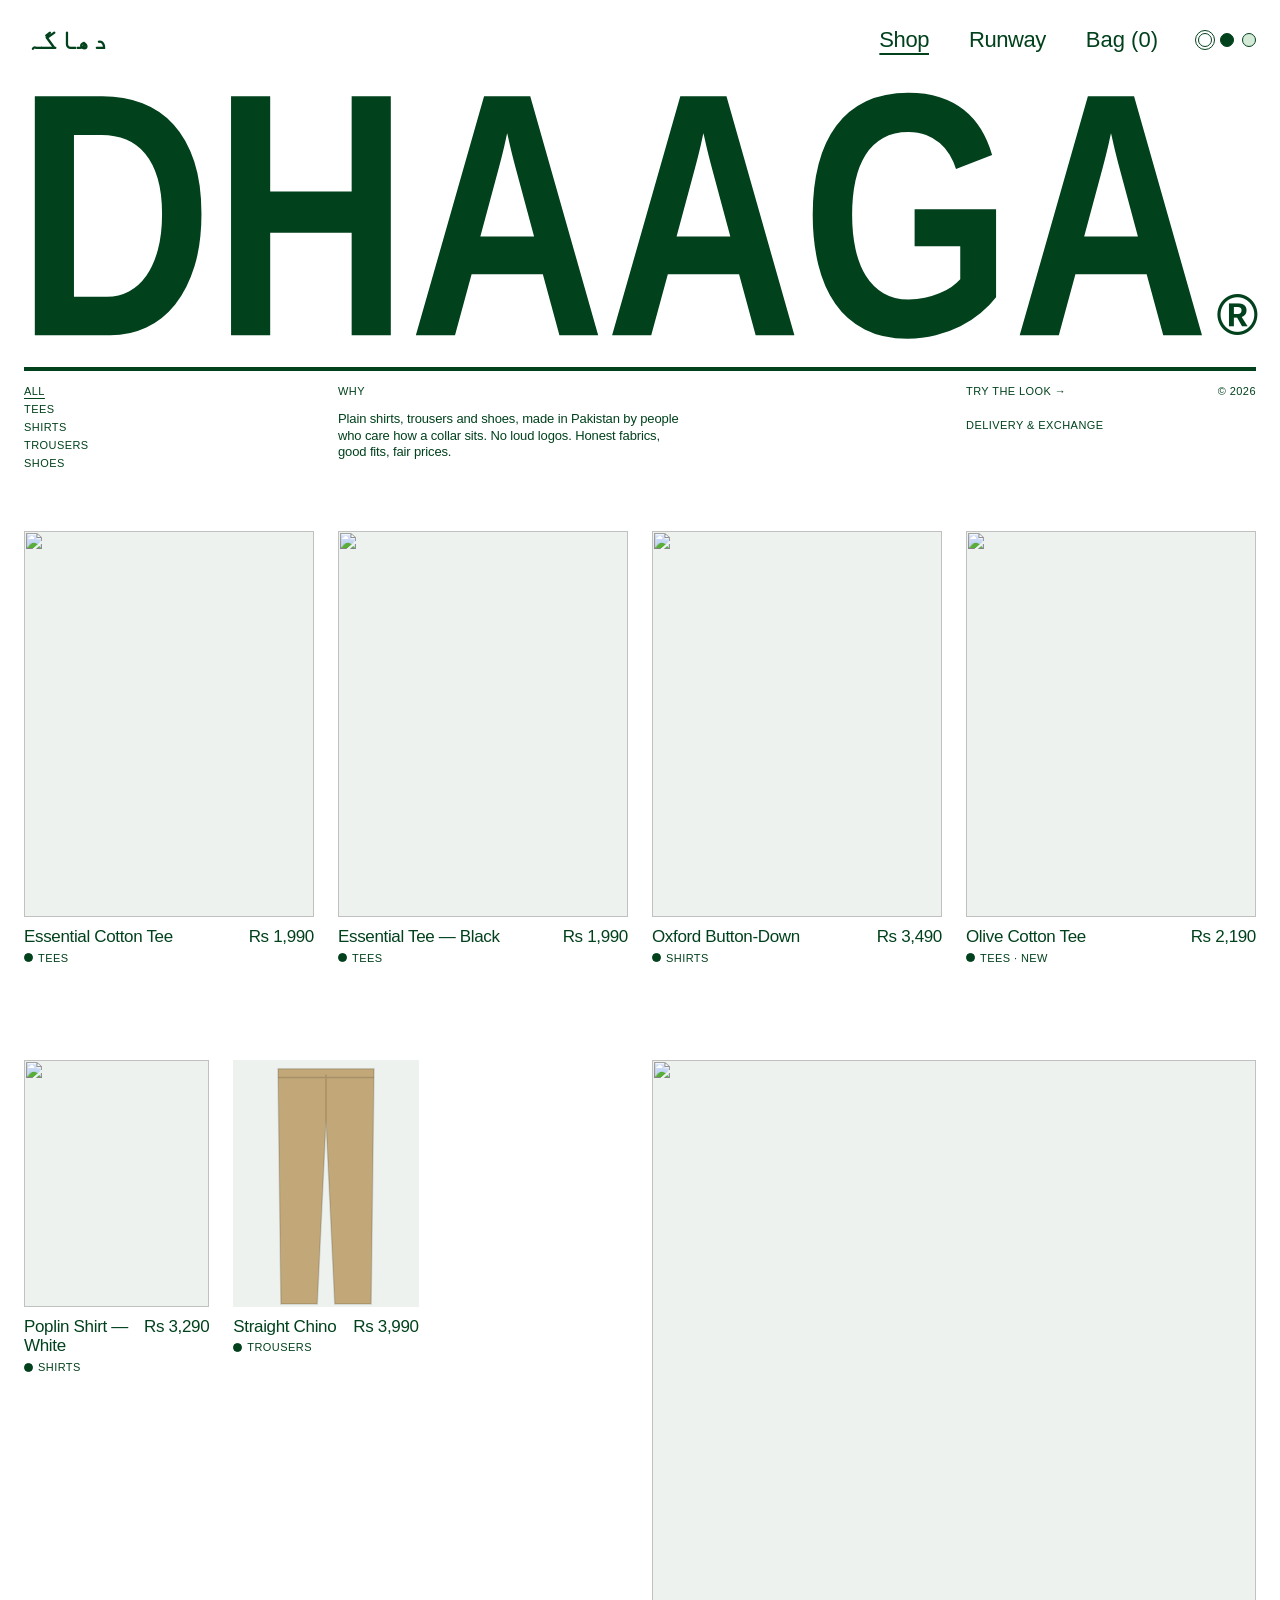
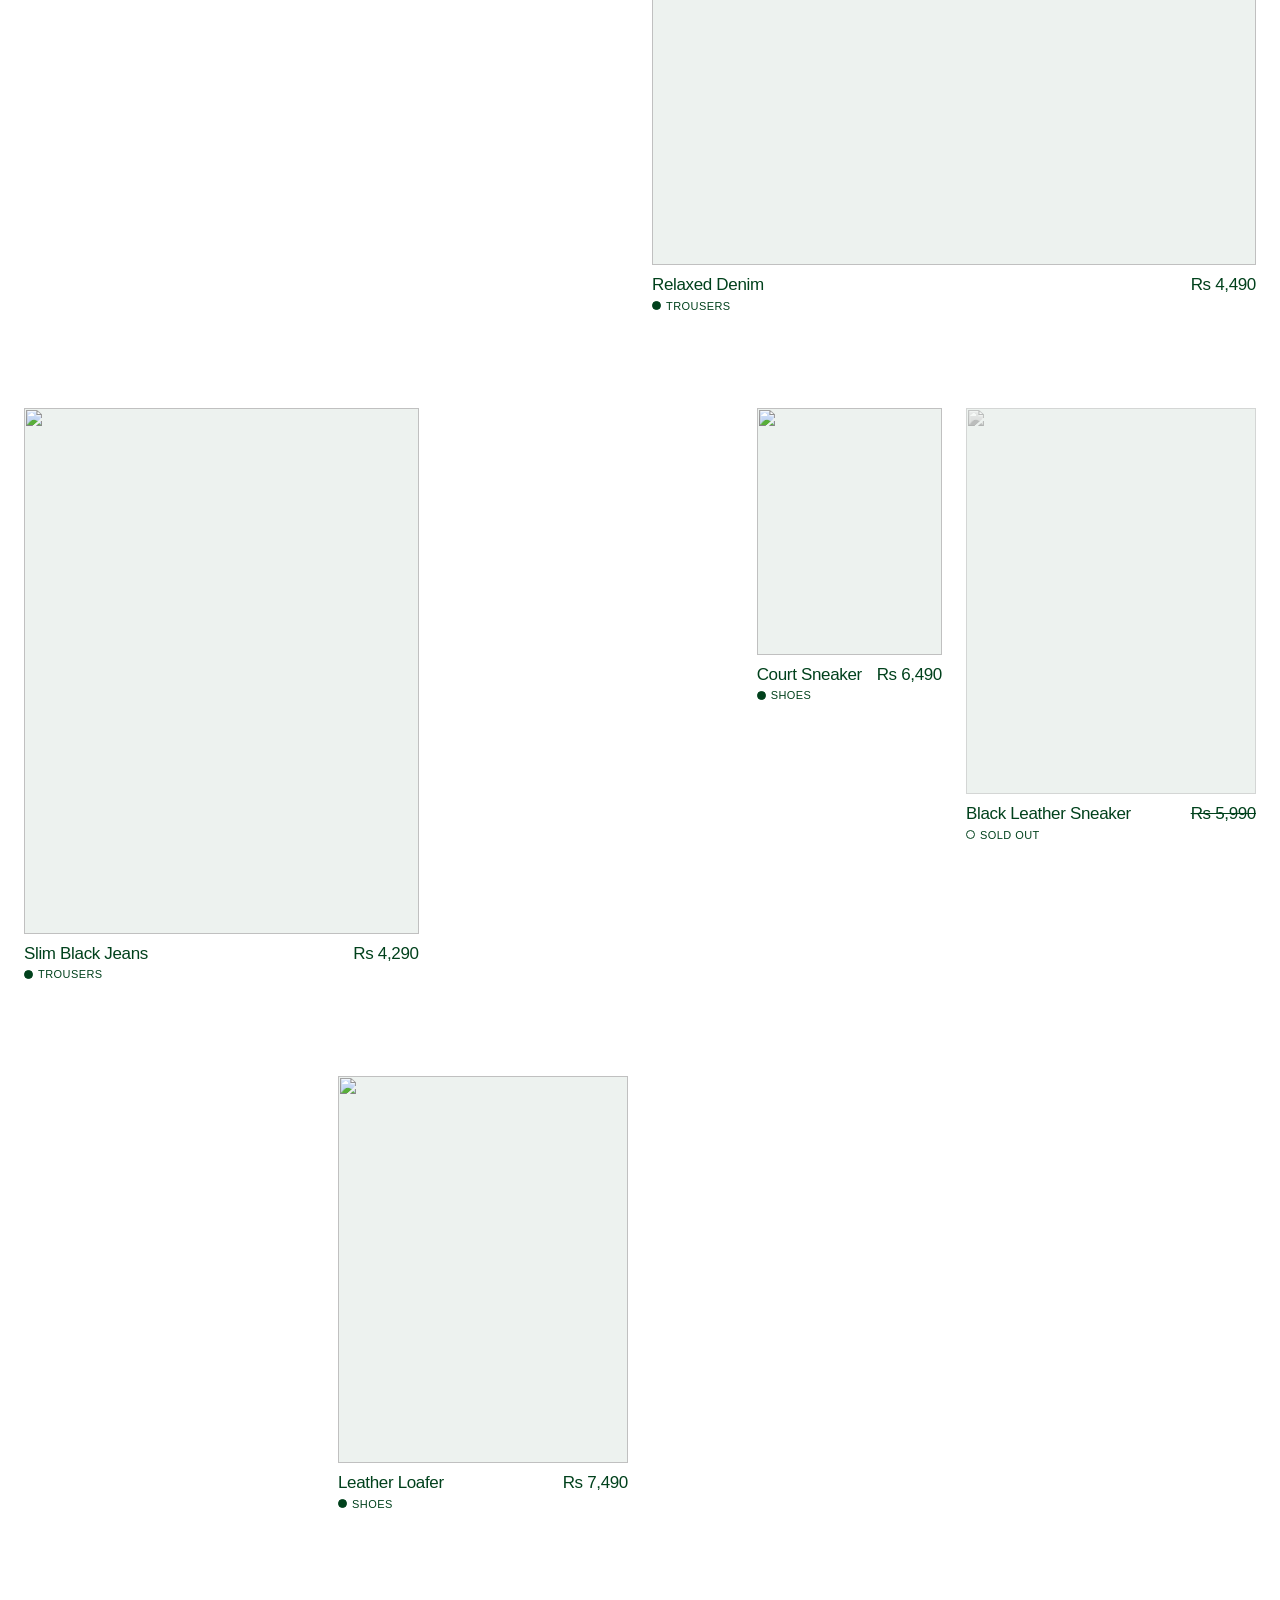
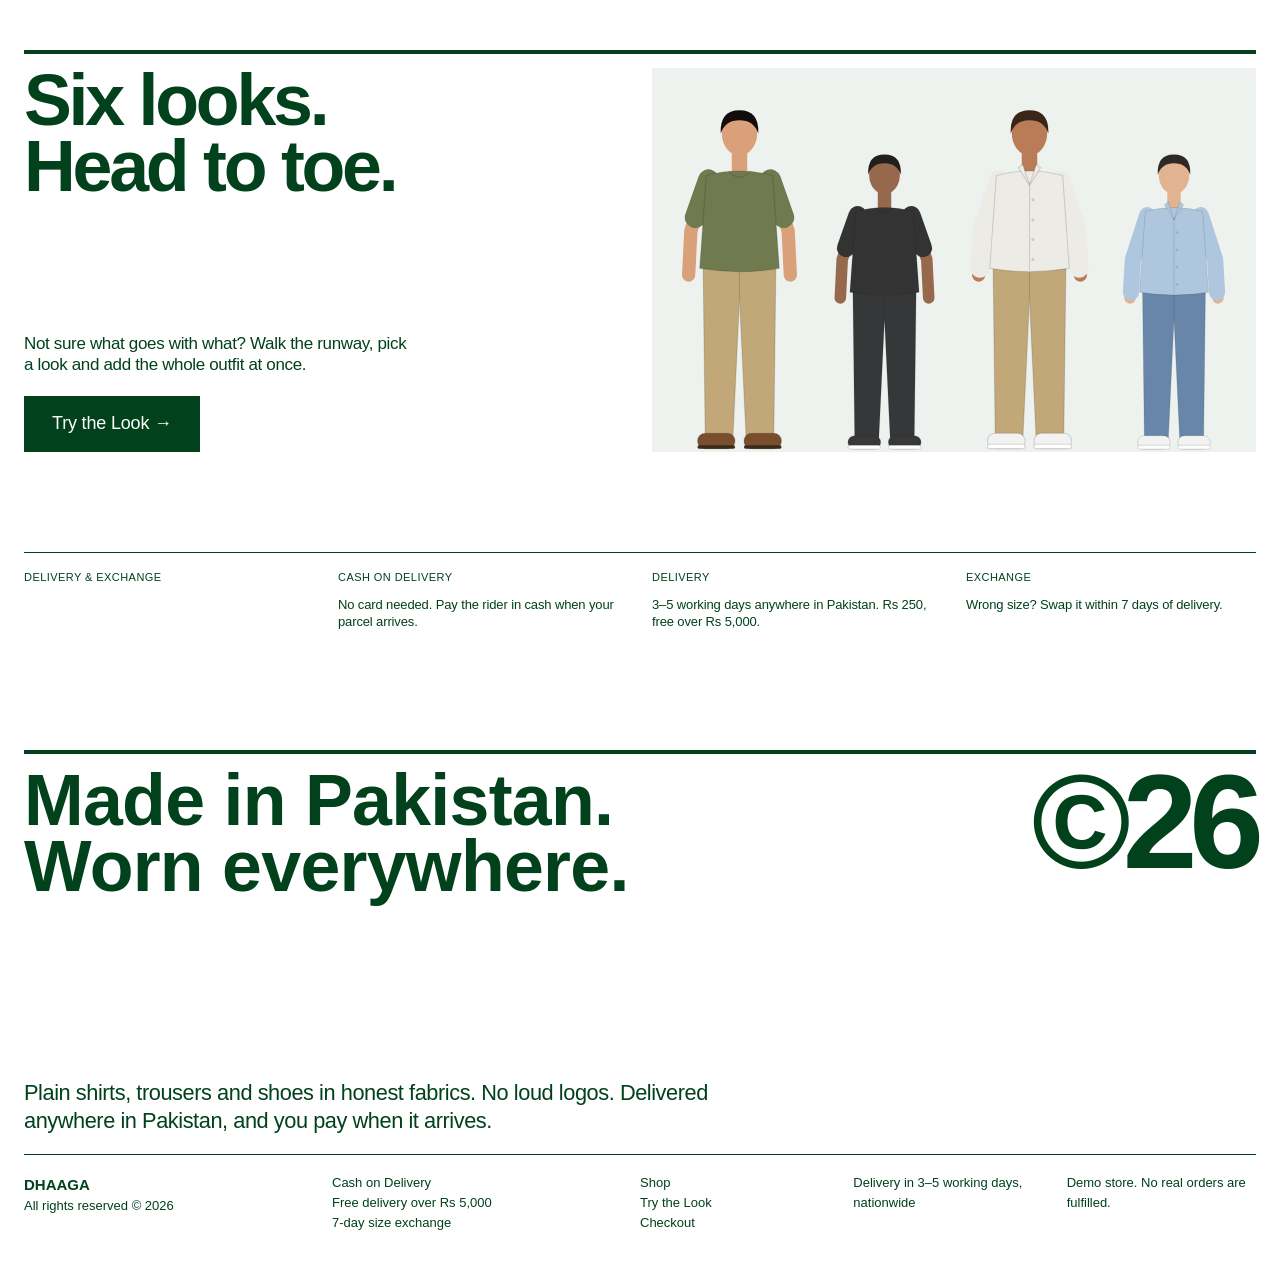
==== commit eee670c0: "Fix audit and review findings, add store tests - Runway shows the real price of a look; drop the 10%" ====
--- a/index.html
+++ b/index.html
@@ -98,7 +98,7 @@
     <div class="band__in">
       <h2 id="band-title">Six looks.<br>Head to toe.</h2>
       <div class="band__line" aria-hidden="true"></div>
-      <div class="band__side"><p>Not sure what goes with what? Walk the runway, pick a look and add the whole outfit at once. The full look is 10% off.</p>
+      <div class="band__side"><p>Not sure what goes with what? Walk the runway, pick a look and add the whole outfit at once.</p>
         <a class="btn" href="runway.html">Try the Look →</a></div>
     </div>
   </section>
--- a/site.css
+++ b/site.css
@@ -19,7 +19,6 @@
 button:focus-visible,a:focus-visible,input:focus-visible,select:focus-visible,textarea:focus-visible{outline:2px solid var(--ink);outline-offset:3px}
 [hidden]{display:none!important}
 .wrap{padding:0 var(--gut)}
-.sr{position:absolute;width:1px;height:1px;overflow:hidden;clip:rect(0,0,0,0);white-space:nowrap}
 .rule{height:4px;background:var(--ink);border:0;margin:0}
 .rule--thin{height:1px}
 .cap{font-size:11px;font-weight:500;letter-spacing:.04em;text-transform:uppercase}
@@ -28,8 +27,6 @@
 .btn{display:inline-flex;align-items:center;justify-content:center;gap:10px;min-height:56px;padding:0 28px;border:0;border-radius:0;background:var(--ink);color:var(--bg);
   font-size:18px;letter-spacing:-.01em;cursor:pointer;box-shadow:inset 0 0 0 2px var(--ink);transition:background .3s,color .3s}
 .btn:hover{background:transparent;color:var(--ink)}
-.btn--ghost{background:transparent;color:var(--ink)}
-.btn--ghost:hover{background:var(--ink);color:var(--bg)}
 .btn--block{width:100%}
 .btn:disabled{opacity:.35;cursor:default;background:var(--ink);color:var(--bg)}
 
@@ -88,17 +85,15 @@
 /* forms */
 .field{display:flex;flex-direction:column;gap:6px;margin-bottom:18px}
 .field label{font-size:11px;font-weight:500;letter-spacing:.04em;text-transform:uppercase}
-.field input,.field select,.field textarea{width:100%;min-height:48px;padding:10px 0;border:0;border-bottom:1px solid var(--ink);border-radius:0;background:transparent;font-size:18px;letter-spacing:-.01em}
-.field select option{color:#0f1a14;background:#fff}
+.field input,.field textarea{width:100%;min-height:48px;padding:10px 0;border:0;border-bottom:1px solid var(--ink);border-radius:0;background:transparent;font-size:18px;letter-spacing:-.01em}
 .field textarea{min-height:84px;resize:vertical}
 .field ::placeholder{color:var(--muted);opacity:.7}
-.field input:focus,.field select:focus,.field textarea:focus{outline:0;box-shadow:0 3px 0 var(--ink)}
+.field input:focus,.field textarea:focus{outline:0;box-shadow:0 3px 0 var(--ink)}
 .field .err{font-size:12px;font-weight:600}
 .field.is-bad .err::before{content:"! "}
 
 /* chips */
 .chip{display:inline-flex;align-items:center;gap:6px;font-size:10px;font-weight:600;letter-spacing:.08em;text-transform:uppercase;padding:5px 8px;background:var(--soft);color:var(--ink)}
-.chip--neon{background:var(--ink);color:var(--bg)}
 .chip--green{background:var(--ink);color:var(--bg)}
 .chip--out{background:transparent;box-shadow:inset 0 0 0 1px var(--ink)}
 
